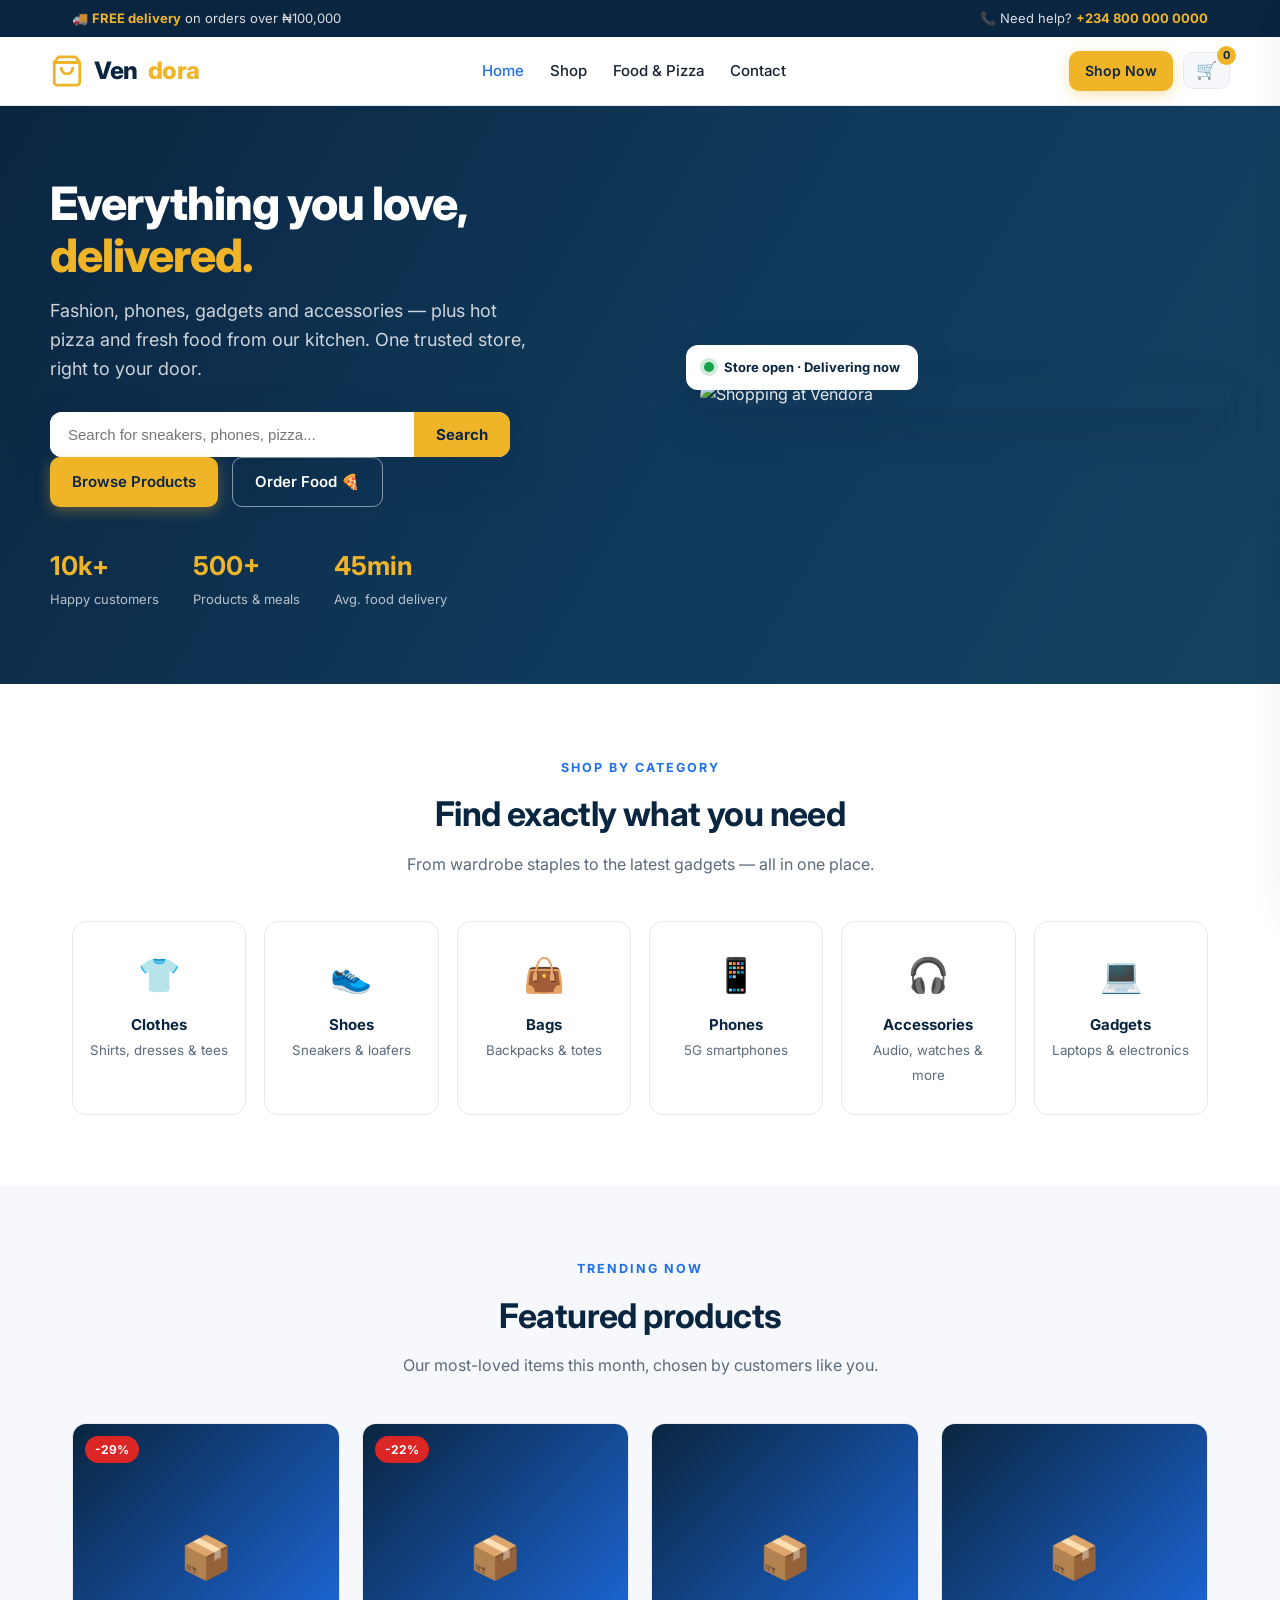
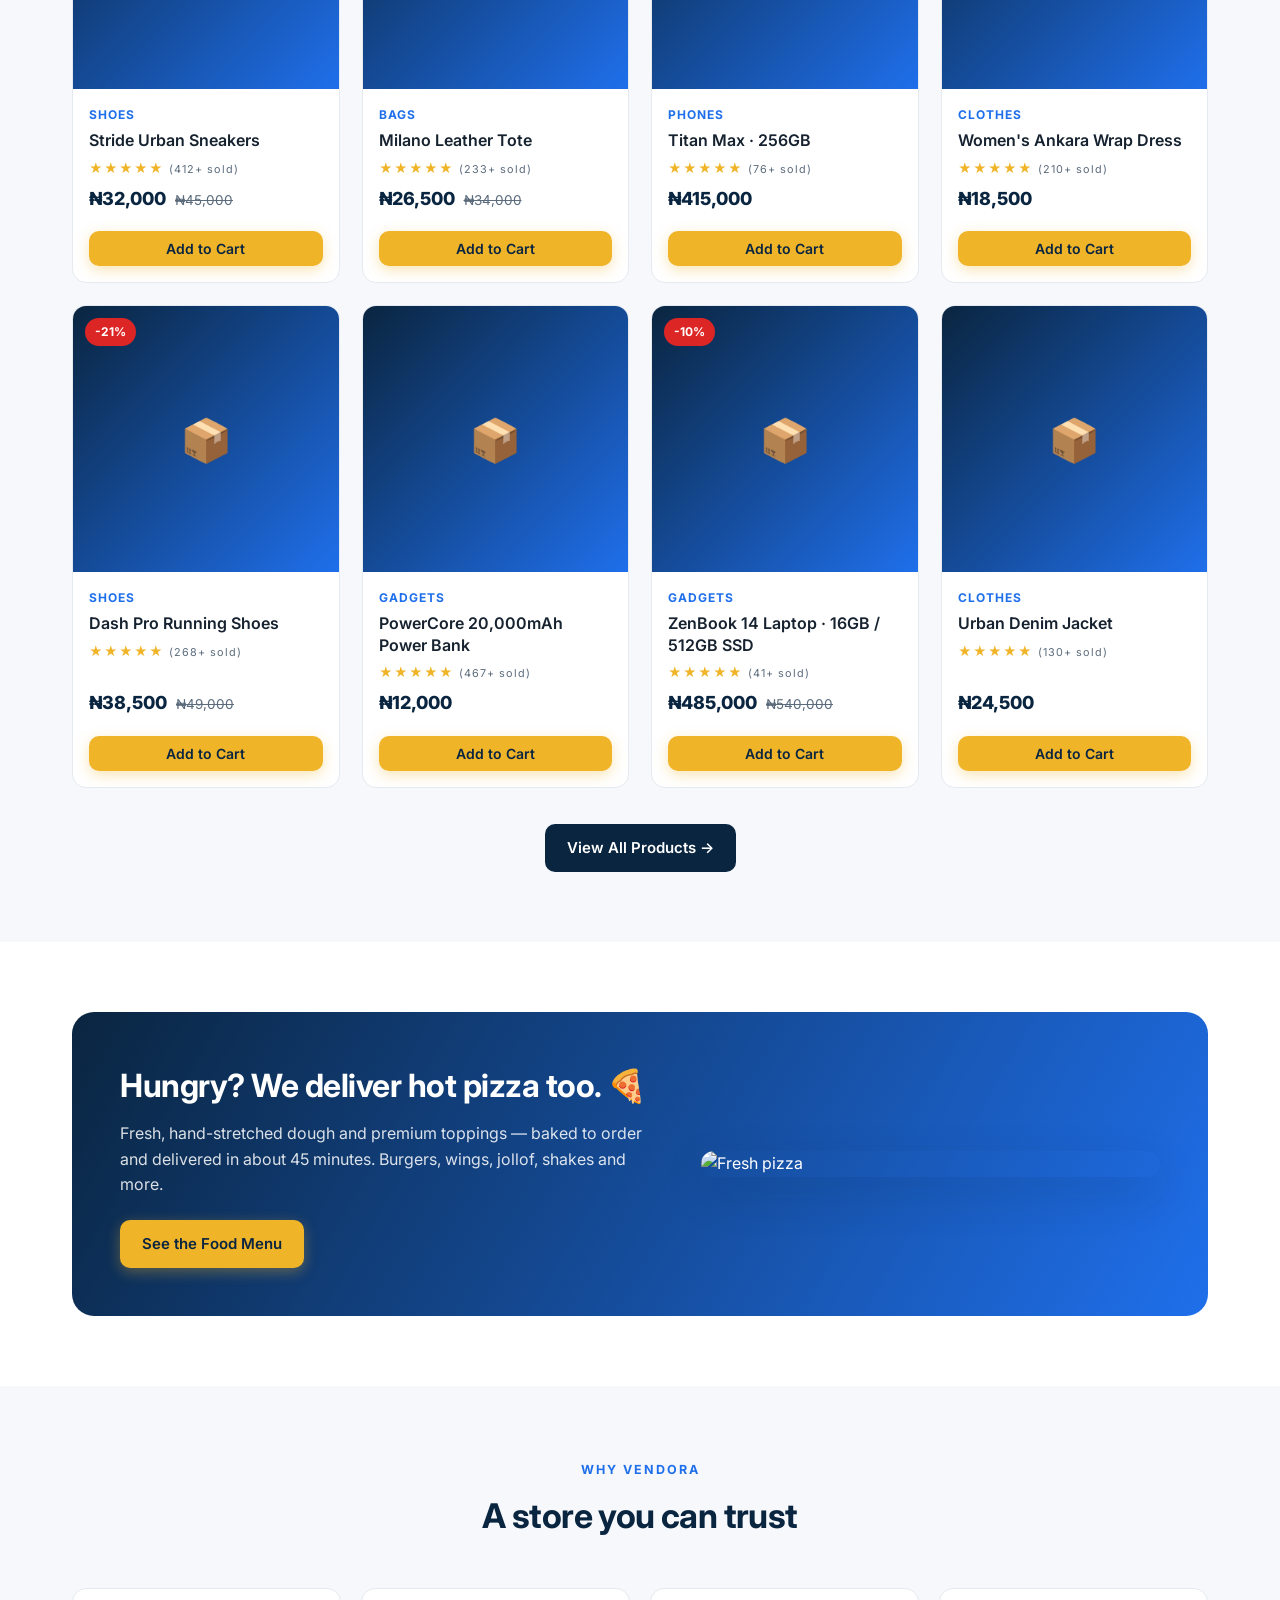
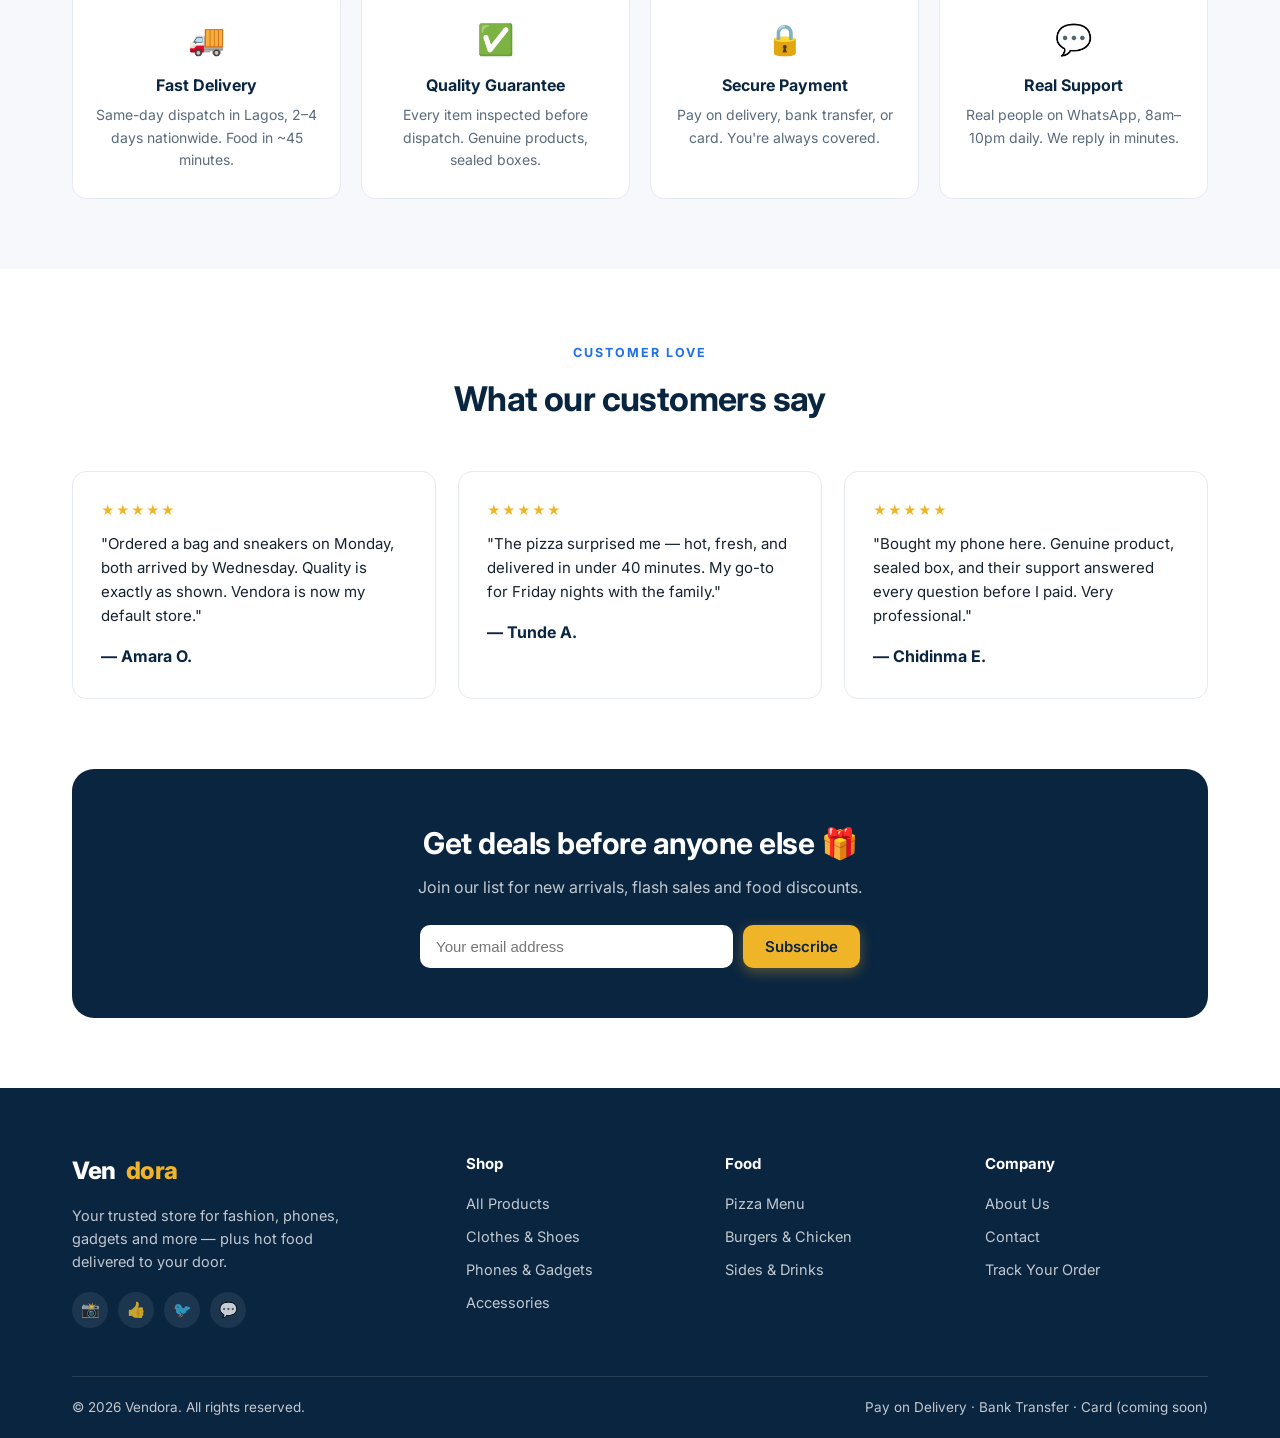
==== index.html @ 50667095 "Vendora v1.0 — professional shopping website - Home, Shop, Food & Pizza, Checkout, Contact pages - P" ====
<!DOCTYPE html>
<html lang="en">
<head>
  <meta charset="UTF-8">
  <meta name="viewport" content="width=device-width, initial-scale=1.0">
  <title>Vendora — Everything you love. Delivered.</title>
  <meta name="description" content="Vendora is your trusted store for fashion, phones, gadgets, accessories and more — plus hot pizza and food delivery. Quality products, fast delivery, secure payment.">
  <link rel="icon" href="data:image/svg+xml,%3Csvg xmlns='http://www.w3.org/2000/svg' viewBox='0 0 24 24' fill='none' stroke='%23f0b429' stroke-width='2'%3E%3Cpath d='M6 2 3 6v14a2 2 0 0 0 2 2h14a2 2 0 0 0 2-2V6l-3-4z'/%3E%3Cline x1='3' y1='6' x2='21' y2='6'/%3E%3Cpath d='M16 10a4 4 0 0 1-8 0'/%3E%3C/svg%3E">
  <link rel="preconnect" href="https://fonts.googleapis.com">
  <link rel="preconnect" href="https://fonts.gstatic.com" crossorigin>
  <link href="https://fonts.googleapis.com/css2?family=Inter:wght@400;500;600;700;800&display=swap" rel="stylesheet">
  <link rel="stylesheet" href="css/style.css">
</head>
<body>

<!-- Top strip -->
<div class="topstrip">
  <div class="container">
    <span>🚚 <strong>FREE delivery</strong> on orders over ₦100,000</span>
    <span>📞 Need help? <strong id="topPhone">+234 800 000 0000</strong></span>
  </div>
</div>

<!-- Header -->
<header class="site">
  <div class="container nav">
    <a class="brand" href="index.html">
      <svg viewBox="0 0 24 24" fill="none" stroke="#f0b429" stroke-width="2" stroke-linecap="round" stroke-linejoin="round"><path d="M6 2 3 6v14a2 2 0 0 0 2 2h14a2 2 0 0 0 2-2V6l-3-4z"/><line x1="3" y1="6" x2="21" y2="6"/><path d="M16 10a4 4 0 0 1-8 0"/></svg>
      Ven<span>dora</span>
    </a>
    <nav class="nav-links" id="navLinks">
      <a href="index.html" class="active">Home</a>
      <a href="shop.html">Shop</a>
      <a href="food.html">Food & Pizza</a>
      <a href="contact.html">Contact</a>
    </nav>
    <div class="nav-actions">
      <a class="btn btn-gold btn-sm" href="shop.html">Shop Now</a>
      <button class="icon-btn" onclick="openCart()" aria-label="Open cart">🛒<span class="cart-count">0</span></button>
      <button class="icon-btn menu-toggle" onclick="toggleMenu()" aria-label="Menu">☰</button>
    </div>
  </div>
</header>

<!-- Hero -->
<section class="hero">
  <div class="container hero-inner">
    <div>
      <h1>Everything you love, <em>delivered.</em></h1>
      <p class="lead">Fashion, phones, gadgets and accessories — plus hot pizza and fresh food from our kitchen. One trusted store, right to your door.</p>
      <form class="hero-search" onsubmit="heroSearch(event)">
        <input id="heroQuery" type="text" placeholder="Search for sneakers, phones, pizza...">
        <button type="submit">Search</button>
      </form>
      <div class="hero-cta">
        <a class="btn btn-gold" href="shop.html">Browse Products</a>
        <a class="btn btn-outline" href="food.html" style="background:transparent;color:#fff;border-color:rgba(255,255,255,.5)">Order Food 🍕</a>
      </div>
      <div class="stat-strip">
        <div class="stat"><b>10k+</b><span>Happy customers</span></div>
        <div class="stat"><b>500+</b><span>Products & meals</span></div>
        <div class="stat"><b>45min</b><span>Avg. food delivery</span></div>
      </div>
    </div>
    <div class="hero-art">
      <img src="https://images.unsplash.com/photo-1483985988355-763728e1935b?w=700&q=80" alt="Shopping at Vendora">
      <div class="hero-badge"><span class="dot"></span> Store open · Delivering now</div>
    </div>
  </div>
</section>

<!-- Categories -->
<section class="section">
  <div class="container">
    <div class="section-head">
      <span class="kicker">Shop by Category</span>
      <h2>Find exactly what you need</h2>
      <p>From wardrobe staples to the latest gadgets — all in one place.</p>
    </div>
    <div class="cat-grid">
      <a class="cat-tile" href="shop.html"><span class="emoji">👕</span><b>Clothes</b><small>Shirts, dresses & tees</small></a>
      <a class="cat-tile" href="shop.html"><span class="emoji">👟</span><b>Shoes</b><small>Sneakers & loafers</small></a>
      <a class="cat-tile" href="shop.html"><span class="emoji">👜</span><b>Bags</b><small>Backpacks & totes</small></a>
      <a class="cat-tile" href="shop.html"><span class="emoji">📱</span><b>Phones</b><small>5G smartphones</small></a>
      <a class="cat-tile" href="shop.html"><span class="emoji">🎧</span><b>Accessories</b><small>Audio, watches & more</small></a>
      <a class="cat-tile" href="shop.html"><span class="emoji">💻</span><b>Gadgets</b><small>Laptops & electronics</small></a>
    </div>
  </div>
</section>

<!-- Featured products -->
<section class="section alt">
  <div class="container">
    <div class="section-head">
      <span class="kicker">Trending Now</span>
      <h2>Featured products</h2>
      <p>Our most-loved items this month, chosen by customers like you.</p>
    </div>
    <div class="grid" id="featuredGrid"></div>
    <div style="text-align:center;margin-top:36px">
      <a class="btn btn-navy" href="shop.html">View All Products →</a>
    </div>
  </div>
</section>

<!-- Food banner -->
<section class="section">
  <div class="container">
    <div class="food-banner">
      <div>
        <h2>Hungry? We deliver hot pizza too. 🍕</h2>
        <p>Fresh, hand-stretched dough and premium toppings — baked to order and delivered in about 45 minutes. Burgers, wings, jollof, shakes and more.</p>
        <a class="btn btn-gold" href="food.html">See the Food Menu</a>
      </div>
      <img src="https://images.unsplash.com/photo-1513104890138-7c749659a591?w=500&q=80" alt="Fresh pizza">
    </div>
  </div>
</section>

<!-- Benefits -->
<section class="section alt">
  <div class="container">
    <div class="section-head">
      <span class="kicker">Why Vendora</span>
      <h2>A store you can trust</h2>
    </div>
    <div class="benefits">
      <div class="benefit"><span class="ico">🚚</span><h3>Fast Delivery</h3><p>Same-day dispatch in Lagos, 2–4 days nationwide. Food in ~45 minutes.</p></div>
      <div class="benefit"><span class="ico">✅</span><h3>Quality Guarantee</h3><p>Every item inspected before dispatch. Genuine products, sealed boxes.</p></div>
      <div class="benefit"><span class="ico">🔒</span><h3>Secure Payment</h3><p>Pay on delivery, bank transfer, or card. You're always covered.</p></div>
      <div class="benefit"><span class="ico">💬</span><h3>Real Support</h3><p>Real people on WhatsApp, 8am–10pm daily. We reply in minutes.</p></div>
    </div>
  </div>
</section>

<!-- Testimonials -->
<section class="section">
  <div class="container">
    <div class="section-head">
      <span class="kicker">Customer Love</span>
      <h2>What our customers say</h2>
    </div>
    <div class="testi-grid" id="testiGrid"></div>
  </div>
</section>

<!-- Newsletter -->
<section class="section" style="padding-top:0">
  <div class="container">
    <div class="newsletter">
      <h2>Get deals before anyone else 🎁</h2>
      <p>Join our list for new arrivals, flash sales and food discounts.</p>
      <form onsubmit="event.preventDefault();showToast('You are on the list! Watch your inbox 🎉');this.reset()">
        <input type="email" required placeholder="Your email address">
        <button class="btn btn-gold" type="submit">Subscribe</button>
      </form>
    </div>
  </div>
</section>

<!-- Footer -->
<footer class="site">
  <div class="container">
    <div class="footer-grid">
      <div>
        <a class="brand" href="index.html">Ven<span>dora</span></a>
        <p style="margin-top:14px;font-size:14.5px;max-width:300px">Your trusted store for fashion, phones, gadgets and more — plus hot food delivered to your door.</p>
        <div class="socials">
          <a href="#" aria-label="Instagram">📸</a>
          <a href="#" aria-label="Facebook">👍</a>
          <a href="#" aria-label="Twitter">🐦</a>
          <a href="#" aria-label="WhatsApp">💬</a>
        </div>
      </div>
      <div>
        <h4>Shop</h4>
        <ul>
          <li><a href="shop.html">All Products</a></li>
          <li><a href="shop.html">Clothes & Shoes</a></li>
          <li><a href="shop.html">Phones & Gadgets</a></li>
          <li><a href="shop.html">Accessories</a></li>
        </ul>
      </div>
      <div>
        <h4>Food</h4>
        <ul>
          <li><a href="food.html">Pizza Menu</a></li>
          <li><a href="food.html">Burgers & Chicken</a></li>
          <li><a href="food.html">Sides & Drinks</a></li>
        </ul>
      </div>
      <div>
        <h4>Company</h4>
        <ul>
          <li><a href="contact.html">About Us</a></li>
          <li><a href="contact.html">Contact</a></li>
          <li><a href="checkout.html">Track Your Order</a></li>
        </ul>
      </div>
    </div>
    <div class="footer-bottom">
      <span>© <span id="year"></span> Vendora. All rights reserved.</span>
      <span>Pay on Delivery · Bank Transfer · Card (coming soon)</span>
    </div>
  </div>
</footer>

<!-- Cart drawer -->
<div class="overlay" id="cartOverlay" onclick="closeCart()"></div>
<aside class="drawer" id="cartDrawer" aria-label="Shopping cart">
  <div class="drawer-head">
    <h3>🛒 Your Cart</h3>
    <button class="drawer-close" onclick="closeCart()" aria-label="Close cart">×</button>
  </div>
  <div class="drawer-items" id="drawerItems"></div>
  <div class="drawer-foot">
    <div class="subtotal-row"><span>Subtotal</span><b id="drawerSubtotal">₦0</b></div>
    <div class="foot-note" id="deliveryNote"></div>
    <a class="btn btn-gold btn-block" id="drawerCheckout" href="checkout.html">Checkout →</a>
  </div>
</aside>

<script src="js/config.js"></script>
<script src="js/data.js"></script>
<script src="js/app.js"></script>
<script>
  document.getElementById("year").textContent = new Date().getFullYear();
  document.getElementById("topPhone").textContent = STORE.phoneDisplay;
  document.getElementById("featuredGrid").innerHTML =
    [...PRODUCTS].sort((a, b) => b.rating - a.rating).slice(0, 8).map(productCard).join("");
  document.getElementById("testiGrid").innerHTML = TESTIMONIALS.map(t => `
    <div class="testi">
      <div class="stars">${"★".repeat(t.stars)}</div>
      <p>"${t.text}"</p>
      <b>— ${t.name}</b>
    </div>`).join("");
  updateCartUI();
</script>
</body>
</html>
---- css/style.css ----
/* ============================================================
   VENDORA — Stylesheet
   Palette: Deep Navy #0A2540 · Gold #F0B429 · Blue #1F6FEB
   ============================================================ */
:root {
  --navy: #0a2540;
  --navy-2: #103a5c;
  --gold: #f0b429;
  --gold-dark: #d99a12;
  --blue: #1f6feb;
  --ink: #16222f;
  --muted: #5b6b7c;
  --bg: #ffffff;
  --surface: #f6f8fb;
  --line: #e5eaf0;
  --green: #16a34a;
  --red: #dc2626;
  --radius: 14px;
  --shadow: 0 6px 24px rgba(10, 37, 64, 0.08);
  --shadow-lg: 0 16px 44px rgba(10, 37, 64, 0.16);
}

* { margin: 0; padding: 0; box-sizing: border-box; }

html { scroll-behavior: smooth; }

body {
  font-family: "Inter", -apple-system, BlinkMacSystemFont, "Segoe UI", Roboto, sans-serif;
  color: var(--ink);
  background: var(--bg);
  line-height: 1.6;
}

img { max-width: 100%; display: block; }
a { color: inherit; text-decoration: none; }
button { font-family: inherit; cursor: pointer; }

.container { max-width: 1180px; margin: 0 auto; padding: 0 22px; }

/* ---------------- Top strip ---------------- */
.topstrip {
  background: var(--navy);
  color: rgba(255, 255, 255, 0.85);
  font-size: 13px;
  padding: 8px 0;
}
.topstrip .container { display: flex; justify-content: space-between; gap: 12px; flex-wrap: wrap; }
.topstrip strong { color: var(--gold); }

/* ---------------- Header ---------------- */
header.site {
  position: sticky; top: 0; z-index: 60;
  background: #fff;
  border-bottom: 1px solid var(--line);
}
.nav {
  display: flex; align-items: center; justify-content: space-between;
  gap: 18px; padding: 14px 0;
}
.brand { display: flex; align-items: center; gap: 10px; font-weight: 800; font-size: 24px; color: var(--navy); letter-spacing: -0.5px; }
.brand svg { width: 34px; height: 34px; }
.brand span { color: var(--gold); }

.nav-links { display: flex; gap: 26px; font-weight: 500; font-size: 15px; }
.nav-links a { color: var(--ink); transition: color .15s; }
.nav-links a:hover, .nav-links a.active { color: var(--blue); }

.nav-actions { display: flex; align-items: center; gap: 10px; }
.icon-btn {
  position: relative; background: var(--surface); border: 1px solid var(--line);
  border-radius: 10px; padding: 9px 12px; font-size: 17px; line-height: 1;
  transition: background .15s;
}
.icon-btn:hover { background: var(--line); }
.cart-count {
  position: absolute; top: -7px; right: -7px;
  background: var(--gold); color: var(--navy); font-size: 11px; font-weight: 700;
  min-width: 19px; height: 19px; border-radius: 999px;
  display: flex; align-items: center; justify-content: center; padding: 0 4px;
}

.menu-toggle { display: none; }

/* ---------------- Buttons ---------------- */
.btn {
  display: inline-flex; align-items: center; justify-content: center; gap: 8px;
  border: none; border-radius: 10px; font-weight: 600; font-size: 15px;
  padding: 12px 22px; transition: transform .12s, box-shadow .12s, background .15s;
}
.btn:active { transform: scale(0.97); }
.btn-gold { background: var(--gold); color: var(--navy); box-shadow: 0 4px 14px rgba(240, 180, 41, 0.35); }
.btn-gold:hover { background: var(--gold-dark); }
.btn-navy { background: var(--navy); color: #fff; }
.btn-navy:hover { background: var(--navy-2); }
.btn-blue { background: var(--blue); color: #fff; }
.btn-outline { background: #fff; color: var(--navy); border: 1.5px solid var(--navy); }
.btn-outline:hover { background: var(--surface); }
.btn-sm { padding: 9px 16px; font-size: 14px; }
.btn-block { width: 100%; }

/* ---------------- Hero ---------------- */
.hero {
  background: linear-gradient(120deg, var(--navy) 0%, var(--navy-2) 55%, #16405f 100%);
  color: #fff; overflow: hidden;
}
.hero-inner {
  display: grid; grid-template-columns: 1.15fr 1fr; gap: 40px; align-items: center;
  padding: 72px 0;
}
.hero h1 { font-size: 46px; line-height: 1.12; letter-spacing: -1px; margin-bottom: 16px; font-weight: 800; }
.hero h1 em { color: var(--gold); font-style: normal; }
.hero p.lead { font-size: 18px; color: rgba(255,255,255,0.8); margin-bottom: 28px; max-width: 480px; }
.hero-cta { display: flex; gap: 14px; flex-wrap: wrap; }
.hero .stat-strip { display: flex; gap: 34px; margin-top: 38px; flex-wrap: wrap; }
.hero .stat b { display: block; font-size: 26px; color: var(--gold); }
.hero .stat span { font-size: 13px; color: rgba(255,255,255,0.7); }

.hero-search { display: flex; margin-top: 26px; max-width: 460px; background: #fff; border-radius: 12px; overflow: hidden; box-shadow: var(--shadow-lg); }
.hero-search input { flex: 1; border: none; padding: 14px 18px; font-size: 15px; outline: none; color: var(--ink); }
.hero-search button { background: var(--gold); border: none; padding: 0 22px; font-weight: 700; color: var(--navy); font-size: 15px; }

.hero-art { position: relative; }
.hero-art img { border-radius: 20px; box-shadow: var(--shadow-lg); }
.hero-badge {
  position: absolute; bottom: 18px; left: -14px; background: #fff; color: var(--navy);
  padding: 12px 18px; border-radius: 12px; box-shadow: var(--shadow-lg);
  font-size: 13px; font-weight: 700; display: flex; gap: 10px; align-items: center;
}
.hero-badge .dot { width: 10px; height: 10px; background: var(--green); border-radius: 50%; box-shadow: 0 0 0 4px rgba(22,163,74,.2); }

/* ---------------- Sections ---------------- */
.section { padding: 70px 0; }
.section.alt { background: var(--surface); }
.section-head { text-align: center; max-width: 620px; margin: 0 auto 44px; }
.section-head .kicker { color: var(--blue); font-weight: 700; text-transform: uppercase; letter-spacing: 2px; font-size: 12.5px; }
.section-head h2 { font-size: 34px; letter-spacing: -0.6px; color: var(--navy); margin: 8px 0 10px; }
.section-head p { color: var(--muted); }

/* Category tiles */
.cat-grid { display: grid; grid-template-columns: repeat(auto-fit, minmax(160px, 1fr)); gap: 18px; }
.cat-tile {
  background: #fff; border: 1px solid var(--line); border-radius: var(--radius);
  padding: 26px 16px; text-align: center; transition: transform .15s, box-shadow .15s;
}
.cat-tile:hover { transform: translateY(-4px); box-shadow: var(--shadow); }
.cat-tile .emoji { font-size: 34px; }
.cat-tile b { display: block; margin-top: 10px; color: var(--navy); font-size: 15px; }
.cat-tile small { color: var(--muted); }

/* Product cards */
.grid { display: grid; grid-template-columns: repeat(auto-fill, minmax(250px, 1fr)); gap: 22px; }
.card {
  background: #fff; border: 1px solid var(--line); border-radius: var(--radius);
  overflow: hidden; transition: transform .15s, box-shadow .15s;
  display: flex; flex-direction: column;
}
.card:hover { transform: translateY(-4px); box-shadow: var(--shadow); }
.card-media { position: relative; aspect-ratio: 1; background: var(--surface); overflow: hidden; }
.card-media img { width: 100%; height: 100%; object-fit: cover; transition: transform .3s; }
.card:hover .card-media img { transform: scale(1.05); }
.card-media .ph {
  width: 100%; height: 100%; display: flex; align-items: center; justify-content: center;
  font-size: 42px; background: linear-gradient(135deg, var(--navy) 0%, var(--blue) 100%); color: #fff;
}
.badge {
  position: absolute; top: 12px; left: 12px; background: var(--red); color: #fff;
  font-size: 12px; font-weight: 700; padding: 4px 10px; border-radius: 999px;
}
.badge.new { background: var(--blue); }
.card-body { padding: 16px; display: flex; flex-direction: column; gap: 6px; flex: 1; }
.card-cat { font-size: 12px; text-transform: uppercase; letter-spacing: 1px; color: var(--blue); font-weight: 700; }
.card-title { font-size: 16px; font-weight: 600; color: var(--ink); line-height: 1.35; }
.stars { color: var(--gold); font-size: 13px; letter-spacing: 1px; }
.stars small { color: var(--muted); margin-left: 5px; }
.price-row { display: flex; align-items: baseline; gap: 9px; margin-top: auto; }
.price { font-size: 18px; font-weight: 800; color: var(--navy); }
.price-old { font-size: 13.5px; color: var(--muted); text-decoration: line-through; }
.card .btn { margin-top: 12px; }

/* Food cards */
.food-grid { display: grid; grid-template-columns: repeat(auto-fill, minmax(260px, 1fr)); gap: 22px; }
.food-card { background: #fff; border: 1px solid var(--line); border-radius: var(--radius); overflow: hidden; display: flex; flex-direction: column; transition: transform .15s, box-shadow .15s; }
.food-card:hover { transform: translateY(-4px); box-shadow: var(--shadow); }
.food-media { aspect-ratio: 16/10; overflow: hidden; background: var(--surface); }
.food-media img { width: 100%; height: 100%; object-fit: cover; }
.food-body { padding: 16px; display: flex; flex-direction: column; gap: 6px; flex: 1; }
.food-body h3 { font-size: 17px; color: var(--navy); }
.food-body p { font-size: 14px; color: var(--muted); flex: 1; }
.food-row { display: flex; align-items: center; justify-content: space-between; margin-top: 8px; gap: 10px; }

/* Chips (food categories / filters) */
.chips { display: flex; flex-wrap: wrap; gap: 10px; justify-content: center; margin-bottom: 34px; }
.chip {
  border: 1.5px solid var(--line); background: #fff; color: var(--ink);
  padding: 8px 18px; border-radius: 999px; font-size: 14px; font-weight: 600; transition: all .15s;
}
.chip:hover { border-color: var(--gold); }
.chip.active { background: var(--navy); color: #fff; border-color: var(--navy); }

/* Toolbar (shop) */
.toolbar { display: flex; gap: 12px; flex-wrap: wrap; align-items: center; justify-content: space-between; margin-bottom: 28px; }
.search-box { flex: 1; min-width: 220px; max-width: 380px; position: relative; }
.search-box input {
  width: 100%; padding: 11px 14px 11px 40px; border: 1.5px solid var(--line);
  border-radius: 10px; font-size: 14.5px; outline: none; transition: border-color .15s;
}
.search-box input:focus { border-color: var(--blue); }
.search-box::before { content: "🔍"; position: absolute; left: 13px; top: 50%; transform: translateY(-50%); font-size: 14px; }
.toolbar select { padding: 11px 14px; border: 1.5px solid var(--line); border-radius: 10px; font-size: 14.5px; background: #fff; color: var(--ink); }

/* Benefits */
.benefits { display: grid; grid-template-columns: repeat(auto-fit, minmax(210px, 1fr)); gap: 20px; }
.benefit { background: #fff; border: 1px solid var(--line); border-radius: var(--radius); padding: 26px 20px; text-align: center; }
.benefit .ico { font-size: 30px; }
.benefit h3 { font-size: 16px; color: var(--navy); margin: 10px 0 6px; }
.benefit p { font-size: 14px; color: var(--muted); }

/* Food banner */
.food-banner {
  background: linear-gradient(120deg, var(--navy), var(--blue));
  border-radius: 22px; color: #fff; overflow: hidden;
  display: grid; grid-template-columns: 1.2fr 1fr; align-items: center; gap: 30px; padding: 48px;
}
.food-banner h2 { font-size: 32px; letter-spacing: -0.5px; margin-bottom: 10px; }
.food-banner p { color: rgba(255,255,255,0.85); margin-bottom: 22px; }
.food-banner img { border-radius: 16px; box-shadow: var(--shadow-lg); }

/* Testimonials */
.testi-grid { display: grid; grid-template-columns: repeat(auto-fit, minmax(280px, 1fr)); gap: 22px; }
.testi { background: #fff; border: 1px solid var(--line); border-radius: var(--radius); padding: 28px; }
.testi .stars { margin-bottom: 12px; }
.testi p { color: var(--ink); font-size: 15px; margin-bottom: 16px; }
.testi b { color: var(--navy); }

/* Newsletter */
.newsletter { background: var(--navy); border-radius: 22px; padding: 50px; text-align: center; color: #fff; }
.newsletter h2 { font-size: 30px; letter-spacing: -0.5px; margin-bottom: 8px; }
.newsletter p { color: rgba(255,255,255,0.75); margin-bottom: 24px; }
.newsletter form { display: flex; gap: 10px; max-width: 440px; margin: 0 auto; flex-wrap: wrap; justify-content: center; }
.newsletter input { flex: 1; min-width: 220px; padding: 13px 16px; border-radius: 10px; border: none; font-size: 15px; outline: none; }

/* ---------------- Cart drawer ---------------- */
.overlay { position: fixed; inset: 0; background: rgba(10, 20, 32, 0.5); opacity: 0; pointer-events: none; transition: opacity .25s; z-index: 90; }
.overlay.show { opacity: 1; pointer-events: auto; }
.drawer {
  position: fixed; top: 0; right: -420px; width: 400px; max-width: 94vw; height: 100%;
  background: #fff; z-index: 100; transition: right .3s ease; display: flex; flex-direction: column;
  box-shadow: var(--shadow-lg);
}
.drawer.show { right: 0; }
.drawer-head { display: flex; justify-content: space-between; align-items: center; padding: 20px 22px; border-bottom: 1px solid var(--line); }
.drawer-head h3 { color: var(--navy); font-size: 19px; }
.drawer-close { background: none; border: none; font-size: 24px; color: var(--muted); }
.drawer-items { flex: 1; overflow-y: auto; padding: 18px 22px; }
.cart-item { display: grid; grid-template-columns: 64px 1fr auto; gap: 12px; align-items: center; padding: 12px 0; border-bottom: 1px solid var(--line); }
.cart-item img, .cart-item .ph-sm { width: 64px; height: 64px; border-radius: 10px; object-fit: cover; background: var(--surface); }
.cart-item .ph-sm { display: flex; align-items: center; justify-content: center; font-size: 22px; background: linear-gradient(135deg, var(--navy), var(--blue)); color: #fff; }
.cart-item h4 { font-size: 14px; color: var(--ink); line-height: 1.3; }
.cart-item .ci-price { font-size: 13.5px; color: var(--muted); }
.qty { display: inline-flex; align-items: center; border: 1px solid var(--line); border-radius: 8px; overflow: hidden; }
.qty button { background: #fff; border: none; width: 26px; height: 26px; font-size: 15px; font-weight: 700; color: var(--navy); }
.qty button:hover { background: var(--surface); }
.qty span { min-width: 30px; text-align: center; font-size: 14px; font-weight: 600; }
.ci-remove { background: none; border: none; color: var(--red); font-size: 13px; margin-top: 6px; padding: 0; }
.cart-empty { text-align: center; padding: 60px 20px; color: var(--muted); }
.cart-empty .big { font-size: 44px; margin-bottom: 12px; }
.drawer-foot { border-top: 1px solid var(--line); padding: 18px 22px; }
.subtotal-row { display: flex; justify-content: space-between; font-size: 15px; margin-bottom: 6px; }
.subtotal-row b { font-size: 18px; color: var(--navy); }
.foot-note { font-size: 12.5px; color: var(--green); margin-bottom: 14px; }

/* ---------------- Checkout ---------------- */
.checkout-grid { display: grid; grid-template-columns: 1.3fr 1fr; gap: 34px; align-items: start; }
.panel { background: #fff; border: 1px solid var(--line); border-radius: var(--radius); padding: 30px; }
.panel h3 { color: var(--navy); margin-bottom: 18px; font-size: 19px; }
.form-grid { display: grid; grid-template-columns: 1fr 1fr; gap: 16px; }
.form-grid .full { grid-column: 1 / -1; }
.field label { display: block; font-size: 13.5px; font-weight: 600; color: var(--ink); margin-bottom: 6px; }
.field input, .field select, .field textarea {
  width: 100%; padding: 11px 13px; border: 1.5px solid var(--line); border-radius: 10px;
  font-size: 14.5px; font-family: inherit; outline: none; transition: border-color .15s;
}
.field input:focus, .field select:focus, .field textarea:focus { border-color: var(--blue); }
.radio-row { display: flex; flex-direction: column; gap: 10px; }
.radio-opt { display: flex; gap: 10px; align-items: flex-start; border: 1.5px solid var(--line); border-radius: 10px; padding: 13px 15px; cursor: pointer; transition: border-color .15s; }
.radio-opt:has(input:checked) { border-color: var(--blue); background: #f2f7ff; }
.radio-opt input { margin-top: 4px; accent-color: var(--blue); }
.radio-opt b { font-size: 14.5px; color: var(--navy); display: block; }
.radio-opt small { color: var(--muted); font-size: 13px; }
.summary-line { display: flex; justify-content: space-between; font-size: 14.5px; padding: 7px 0; color: var(--ink); }
.summary-total { border-top: 1px solid var(--line); margin-top: 10px; padding-top: 14px; font-weight: 800; font-size: 18px; color: var(--navy); }
.success-box { text-align: center; padding: 60px 20px; }
.success-box .big { font-size: 60px; margin-bottom: 16px; }
.success-box h2 { color: var(--navy); margin-bottom: 10px; }
.success-box p { color: var(--muted); margin-bottom: 22px; }

/* ---------------- Contact ---------------- */
.contact-grid { display: grid; grid-template-columns: 1fr 1.2fr; gap: 34px; align-items: start; }
.info-card { background: #fff; border: 1px solid var(--line); border-radius: var(--radius); padding: 26px; margin-bottom: 18px; display: flex; gap: 16px; }
.info-card .ico { font-size: 26px; }
.info-card h3 { font-size: 16px; color: var(--navy); margin-bottom: 4px; }
.info-card p, .info-card a { font-size: 14.5px; color: var(--muted); }
.info-card a { color: var(--blue); font-weight: 600; }

/* ---------------- Footer ---------------- */
footer.site { background: var(--navy); color: rgba(255,255,255,0.75); padding: 64px 0 0; }
.footer-grid { display: grid; grid-template-columns: 1.6fr 1fr 1fr 1fr; gap: 36px; padding-bottom: 48px; }
footer .brand { color: #fff; }
footer h4 { color: #fff; font-size: 15px; margin-bottom: 16px; }
footer ul { list-style: none; }
footer li { margin-bottom: 10px; font-size: 14.5px; }
footer li a:hover { color: var(--gold); }
.socials { display: flex; gap: 10px; margin-top: 18px; }
.socials a { width: 36px; height: 36px; border-radius: 50%; background: rgba(255,255,255,0.08); display: flex; align-items: center; justify-content: center; font-size: 15px; }
.socials a:hover { background: var(--gold); color: var(--navy); }
.footer-bottom { border-top: 1px solid rgba(255,255,255,0.12); padding: 20px 0; font-size: 13.5px; display: flex; justify-content: space-between; gap: 10px; flex-wrap: wrap; }

/* ---------------- Toast ---------------- */
.toast {
  position: fixed; bottom: 24px; left: 50%; transform: translateX(-50%) translateY(80px);
  background: var(--navy); color: #fff; padding: 13px 22px; border-radius: 12px;
  font-size: 14.5px; font-weight: 600; box-shadow: var(--shadow-lg); z-index: 200;
  transition: transform .3s ease; display: flex; align-items: center; gap: 10px;
}
.toast.show { transform: translateX(-50%) translateY(0); }
.toast .tick { color: var(--gold); }

/* ---------------- Responsive ---------------- */
@media (max-width: 960px) {
  .hero-inner { grid-template-columns: 1fr; padding: 52px 0; }
  .hero h1 { font-size: 36px; }
  .hero-art { display: none; }
  .checkout-grid, .contact-grid { grid-template-columns: 1fr; }
  .footer-grid { grid-template-columns: 1fr 1fr; }
  .food-banner { grid-template-columns: 1fr; padding: 34px; }
  .food-banner img { display: none; }
}
@media (max-width: 720px) {
  .nav-links {
    display: none; position: absolute; top: 100%; left: 0; right: 0;
    background: #fff; border-bottom: 1px solid var(--line); flex-direction: column;
    gap: 0; padding: 10px 22px 16px; box-shadow: var(--shadow);
  }
  .nav-links.open { display: flex; }
  .nav-links a { padding: 10px 0; border-bottom: 1px solid var(--surface); }
  .menu-toggle { display: block; }
  .form-grid { grid-template-columns: 1fr; }
  .footer-grid { grid-template-columns: 1fr; }
  .section { padding: 50px 0; }
}
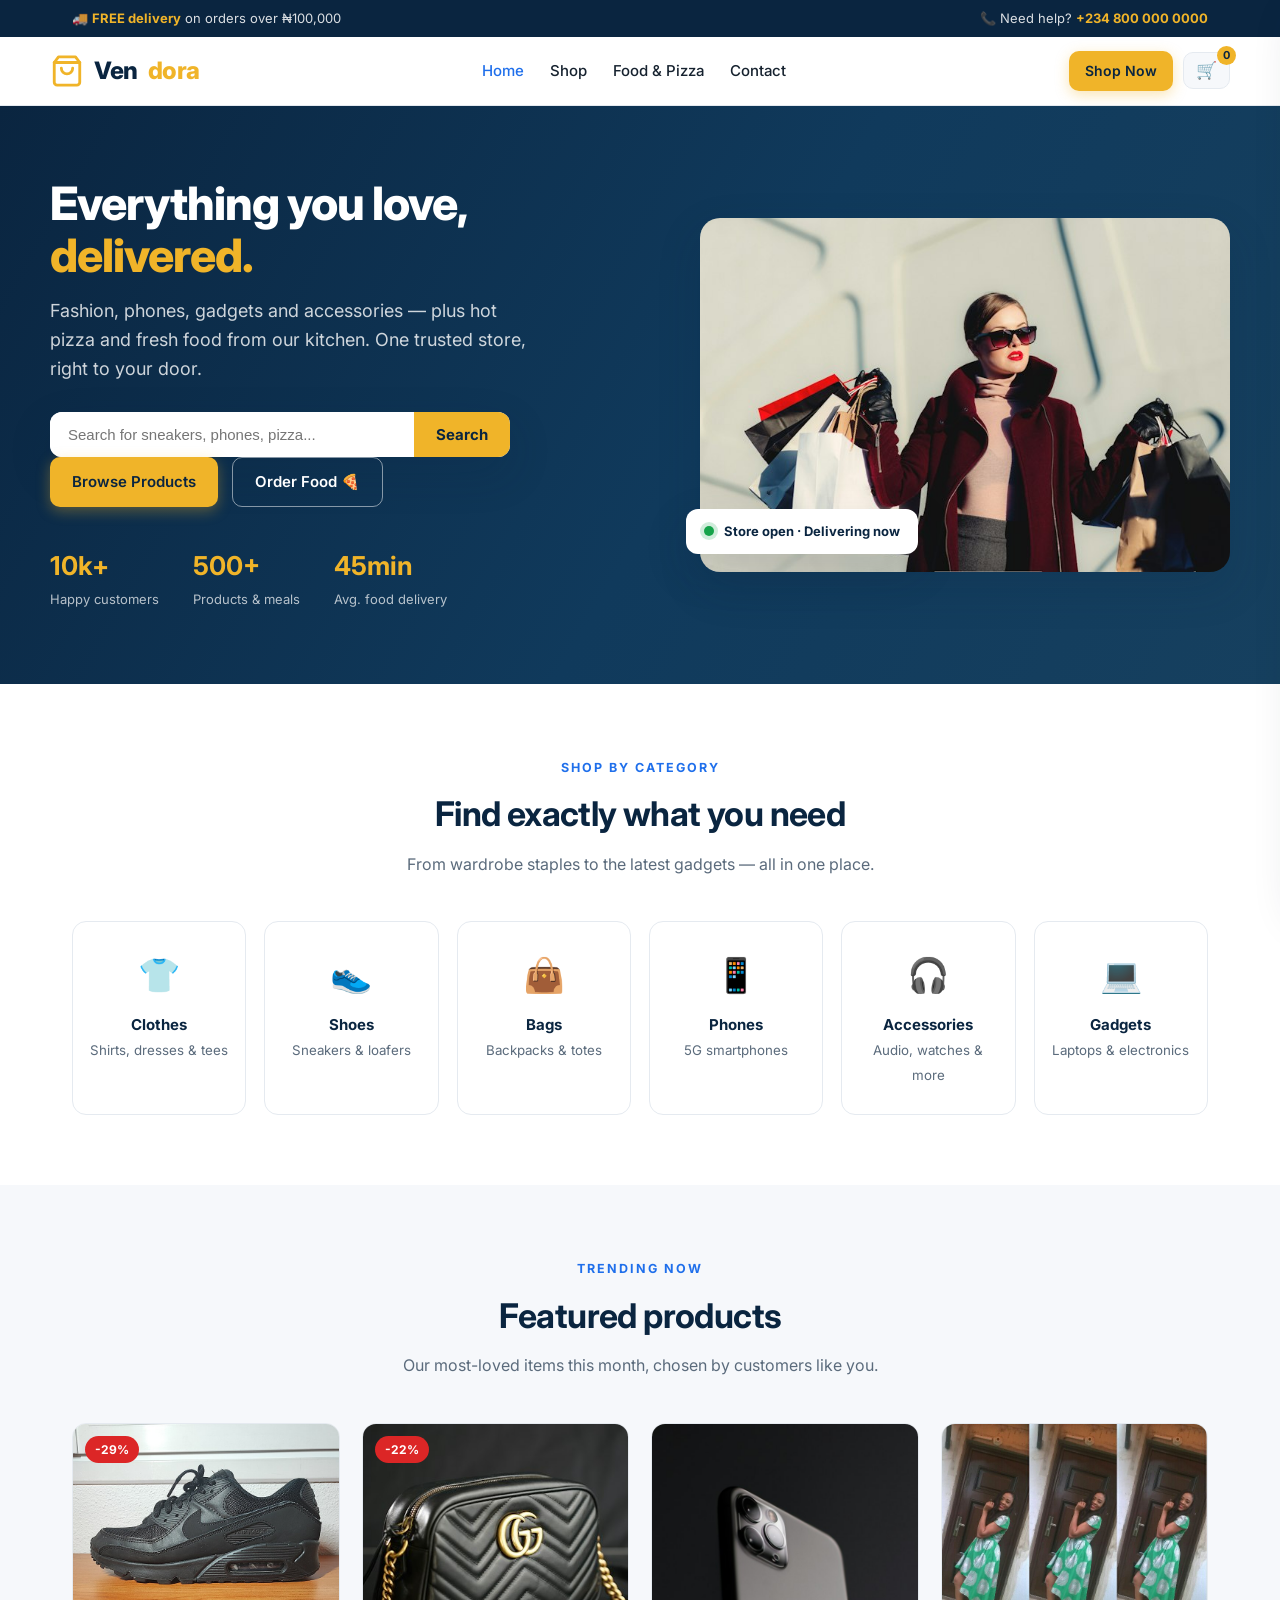
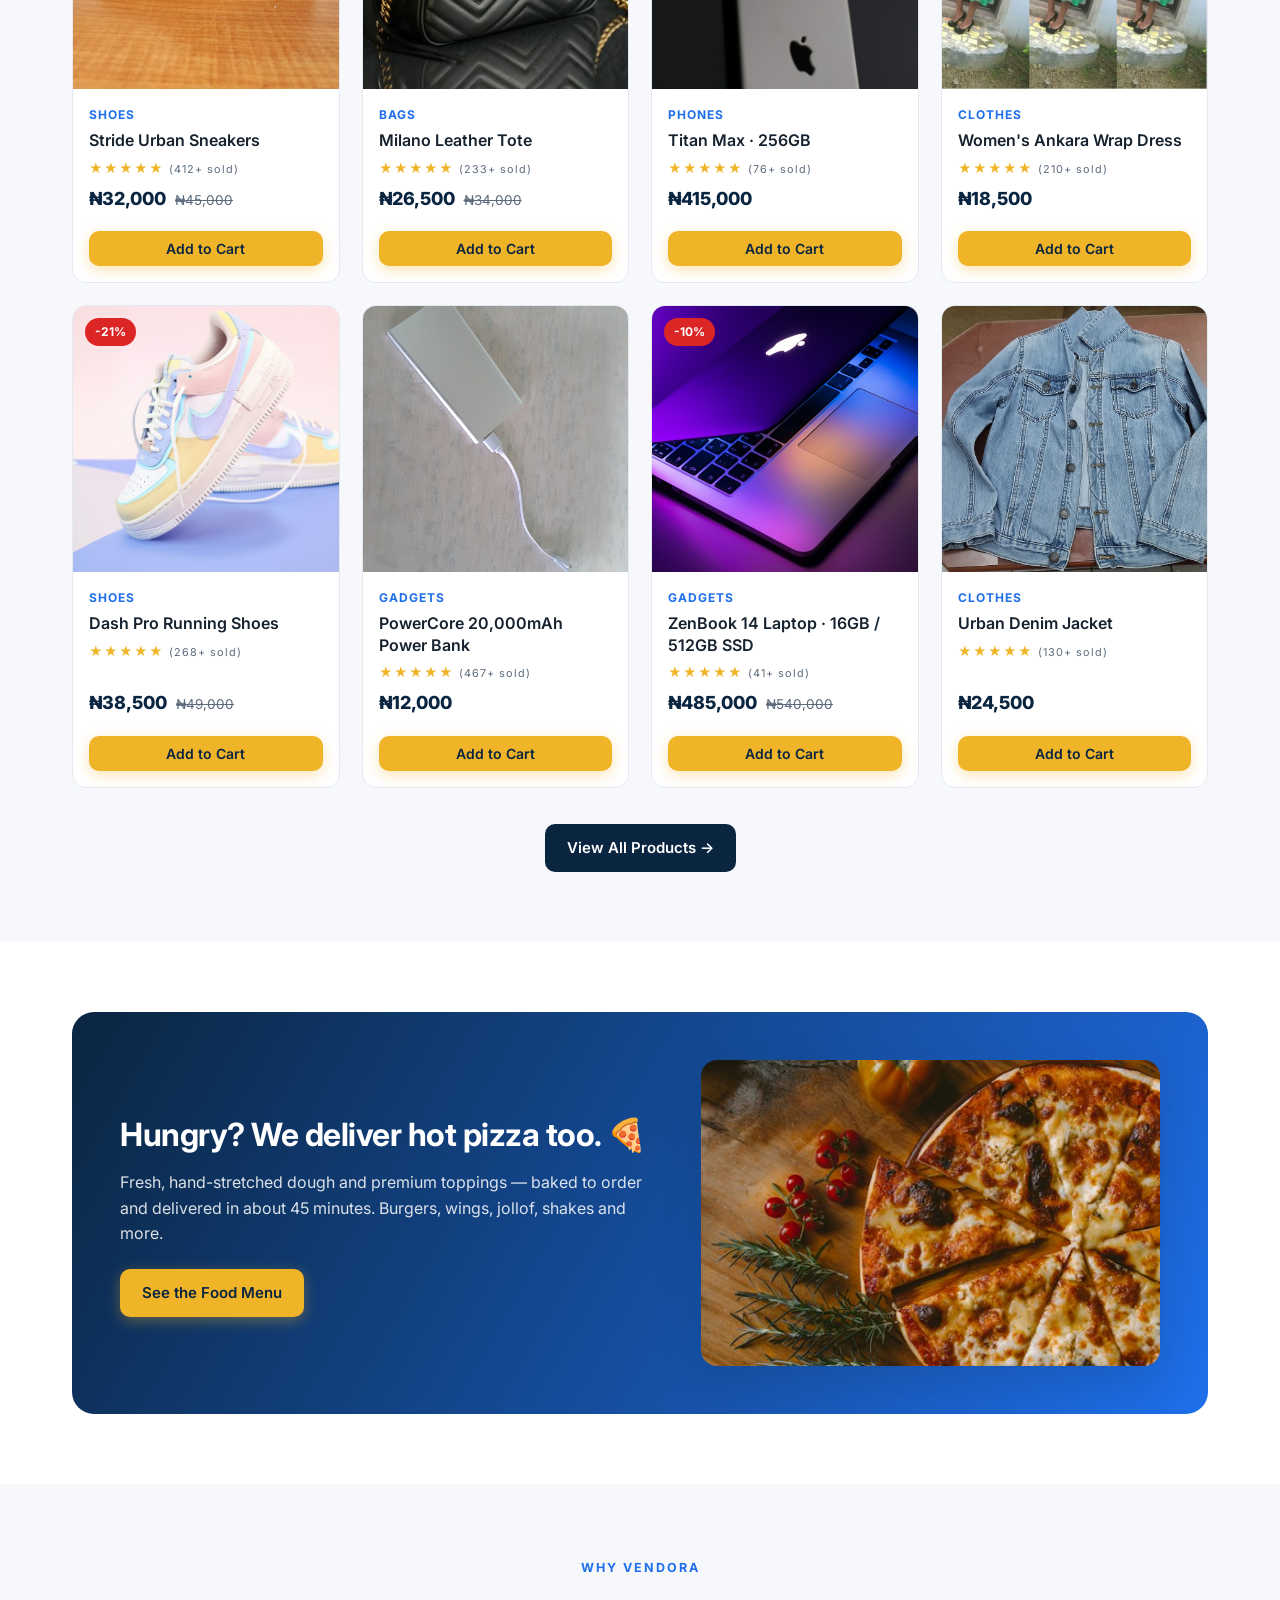
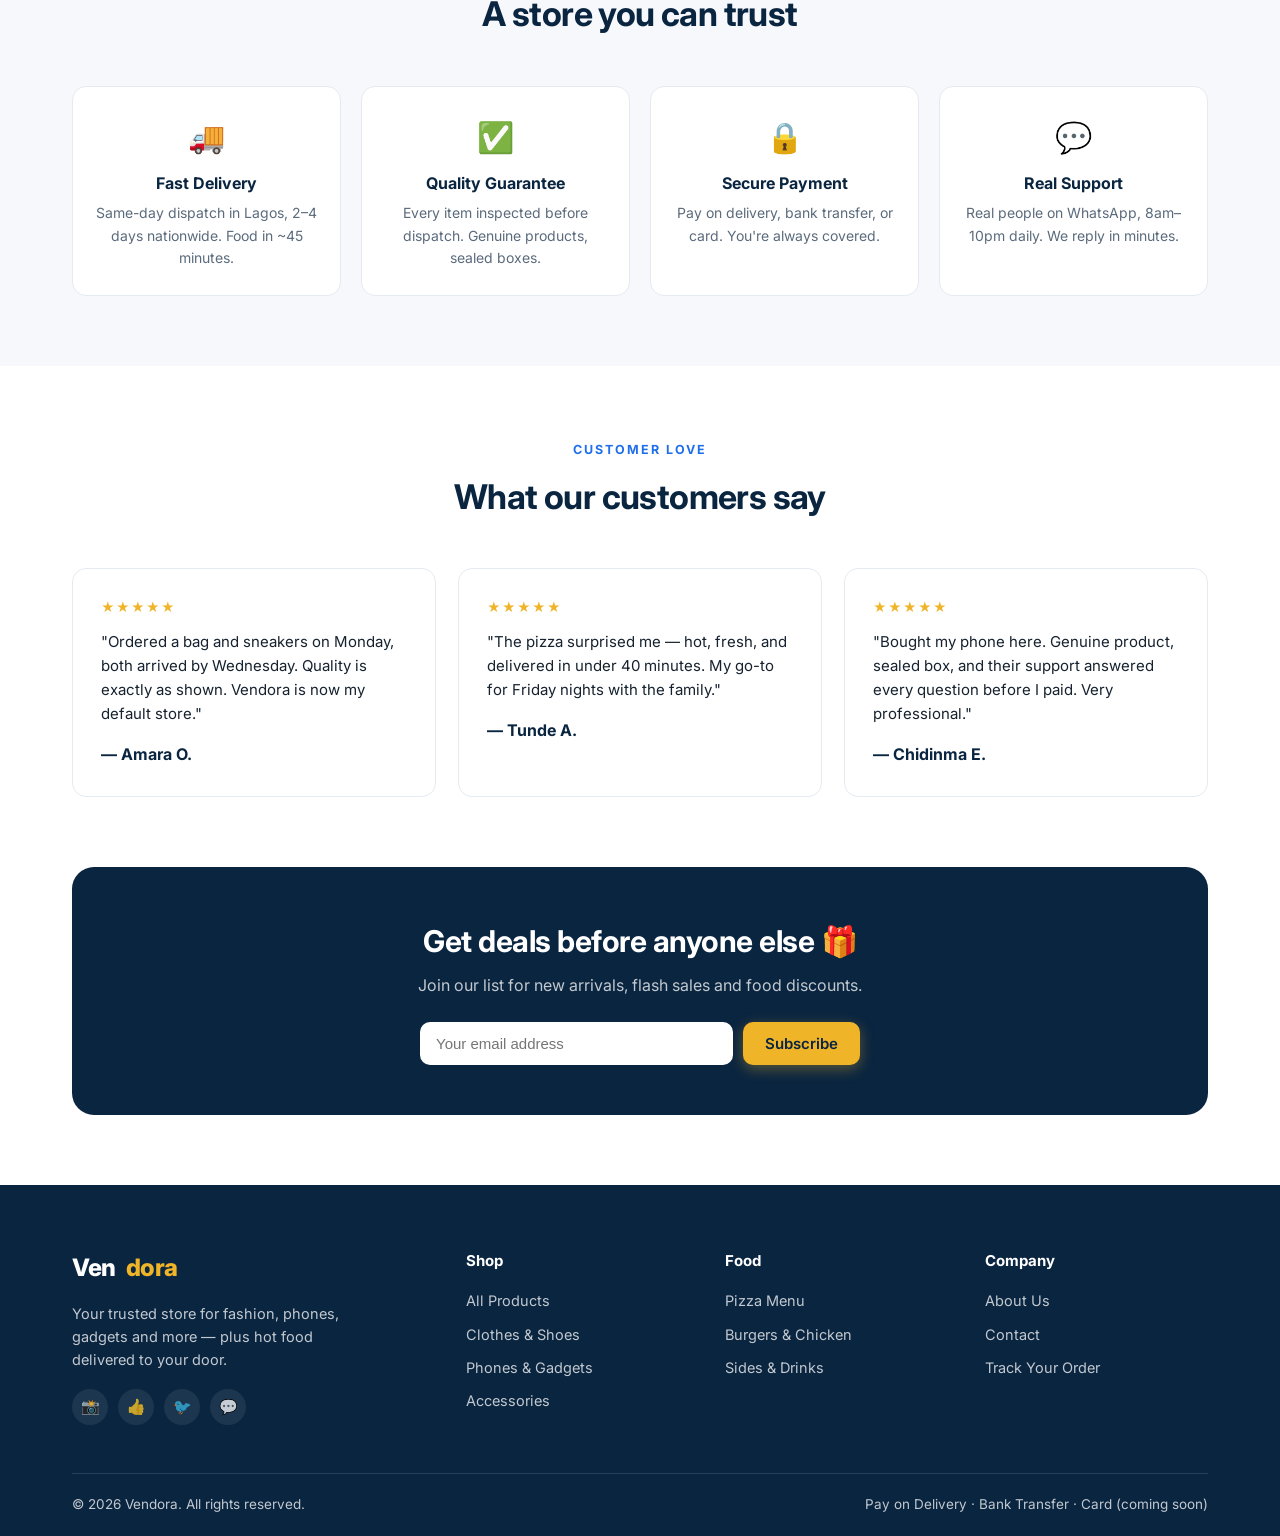
==== commit 055647af: "Bundle all images locally — no external image dependencies Self-contained site: all product, food an" ====
--- a/index.html
+++ b/index.html
@@ -63,7 +63,7 @@
       </div>
     </div>
     <div class="hero-art">
-      <img src="https://images.unsplash.com/photo-1483985988355-763728e1935b?w=700&q=80" alt="Shopping at Vendora">
+      <img src="assets/img/hero-shopping.jpg" alt="Shopping at Vendora">
       <div class="hero-badge"><span class="dot"></span> Store open · Delivering now</div>
     </div>
   </div>
@@ -112,7 +112,7 @@
         <p>Fresh, hand-stretched dough and premium toppings — baked to order and delivered in about 45 minutes. Burgers, wings, jollof, shakes and more.</p>
         <a class="btn btn-gold" href="food.html">See the Food Menu</a>
       </div>
-      <img src="https://images.unsplash.com/photo-1513104890138-7c749659a591?w=500&q=80" alt="Fresh pizza">
+      <img src="assets/img/banner-pizza.jpg" alt="Fresh pizza">
     </div>
   </div>
 </section>
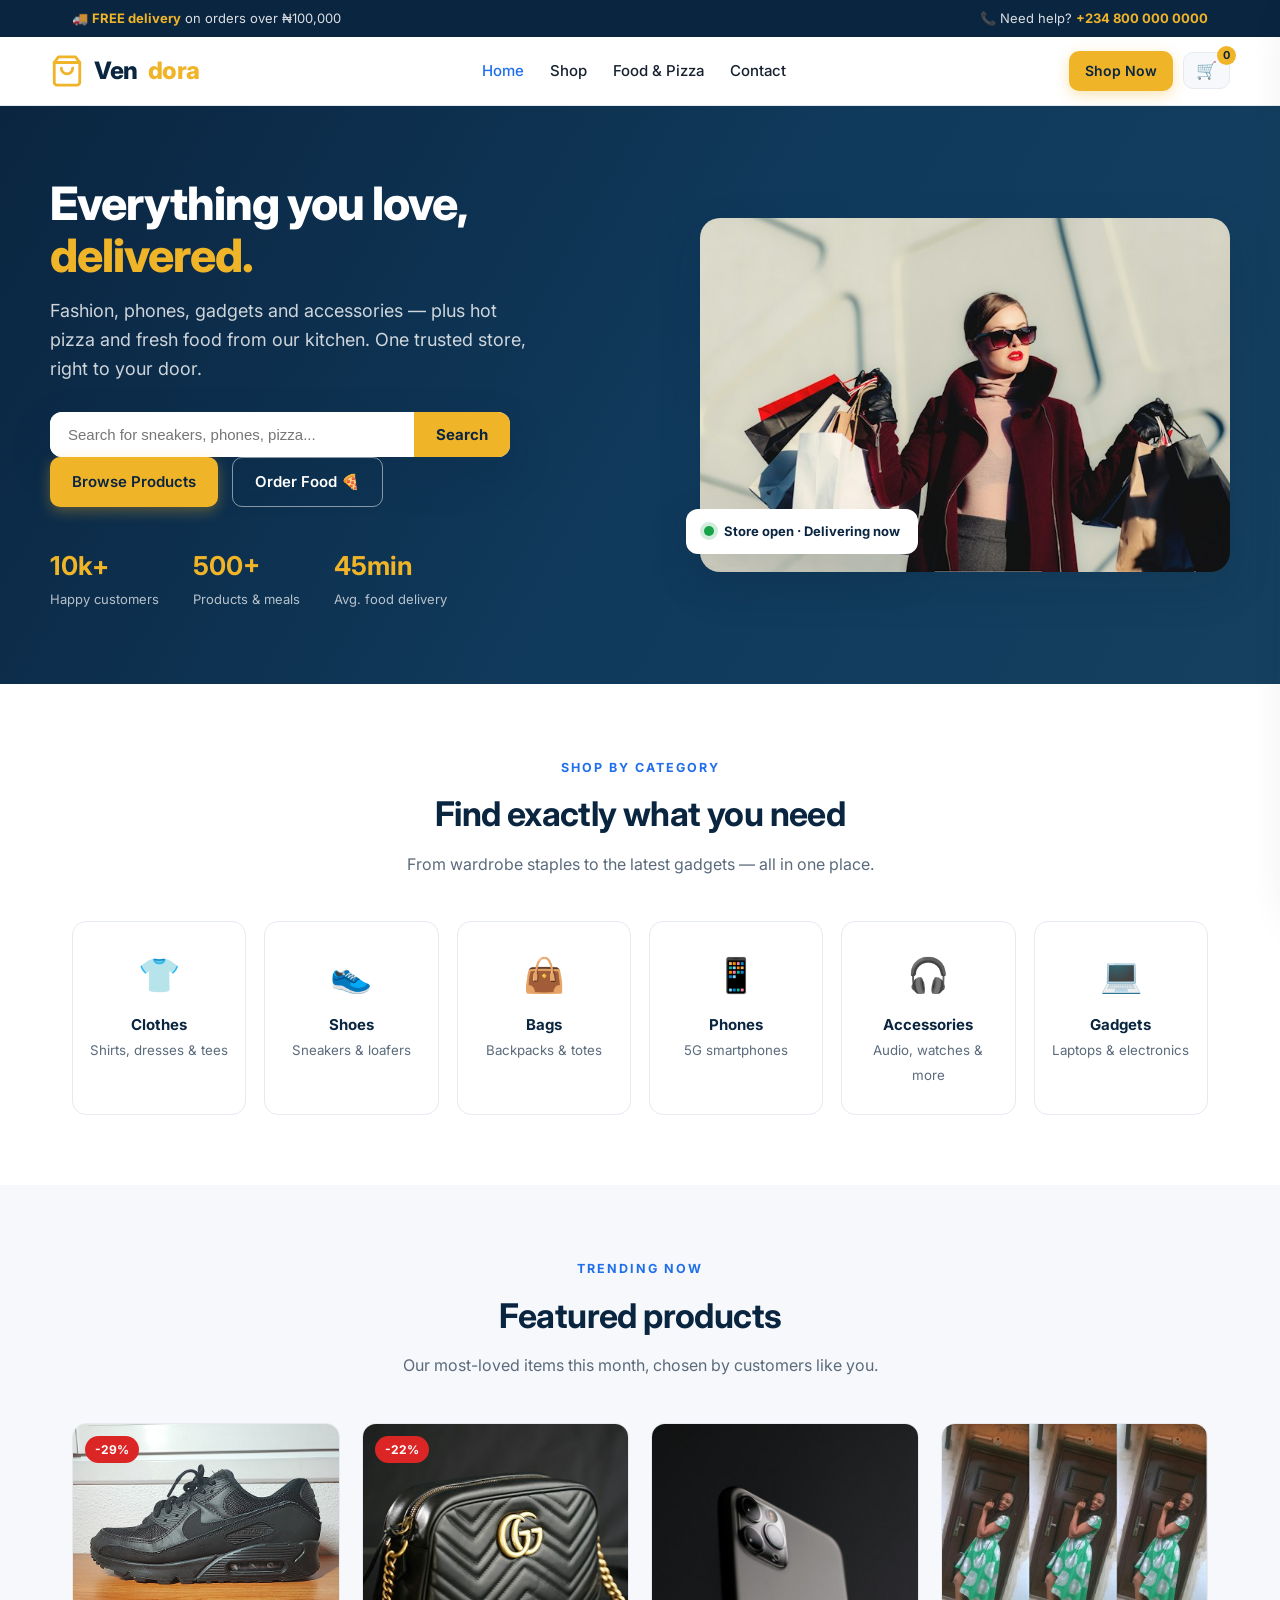
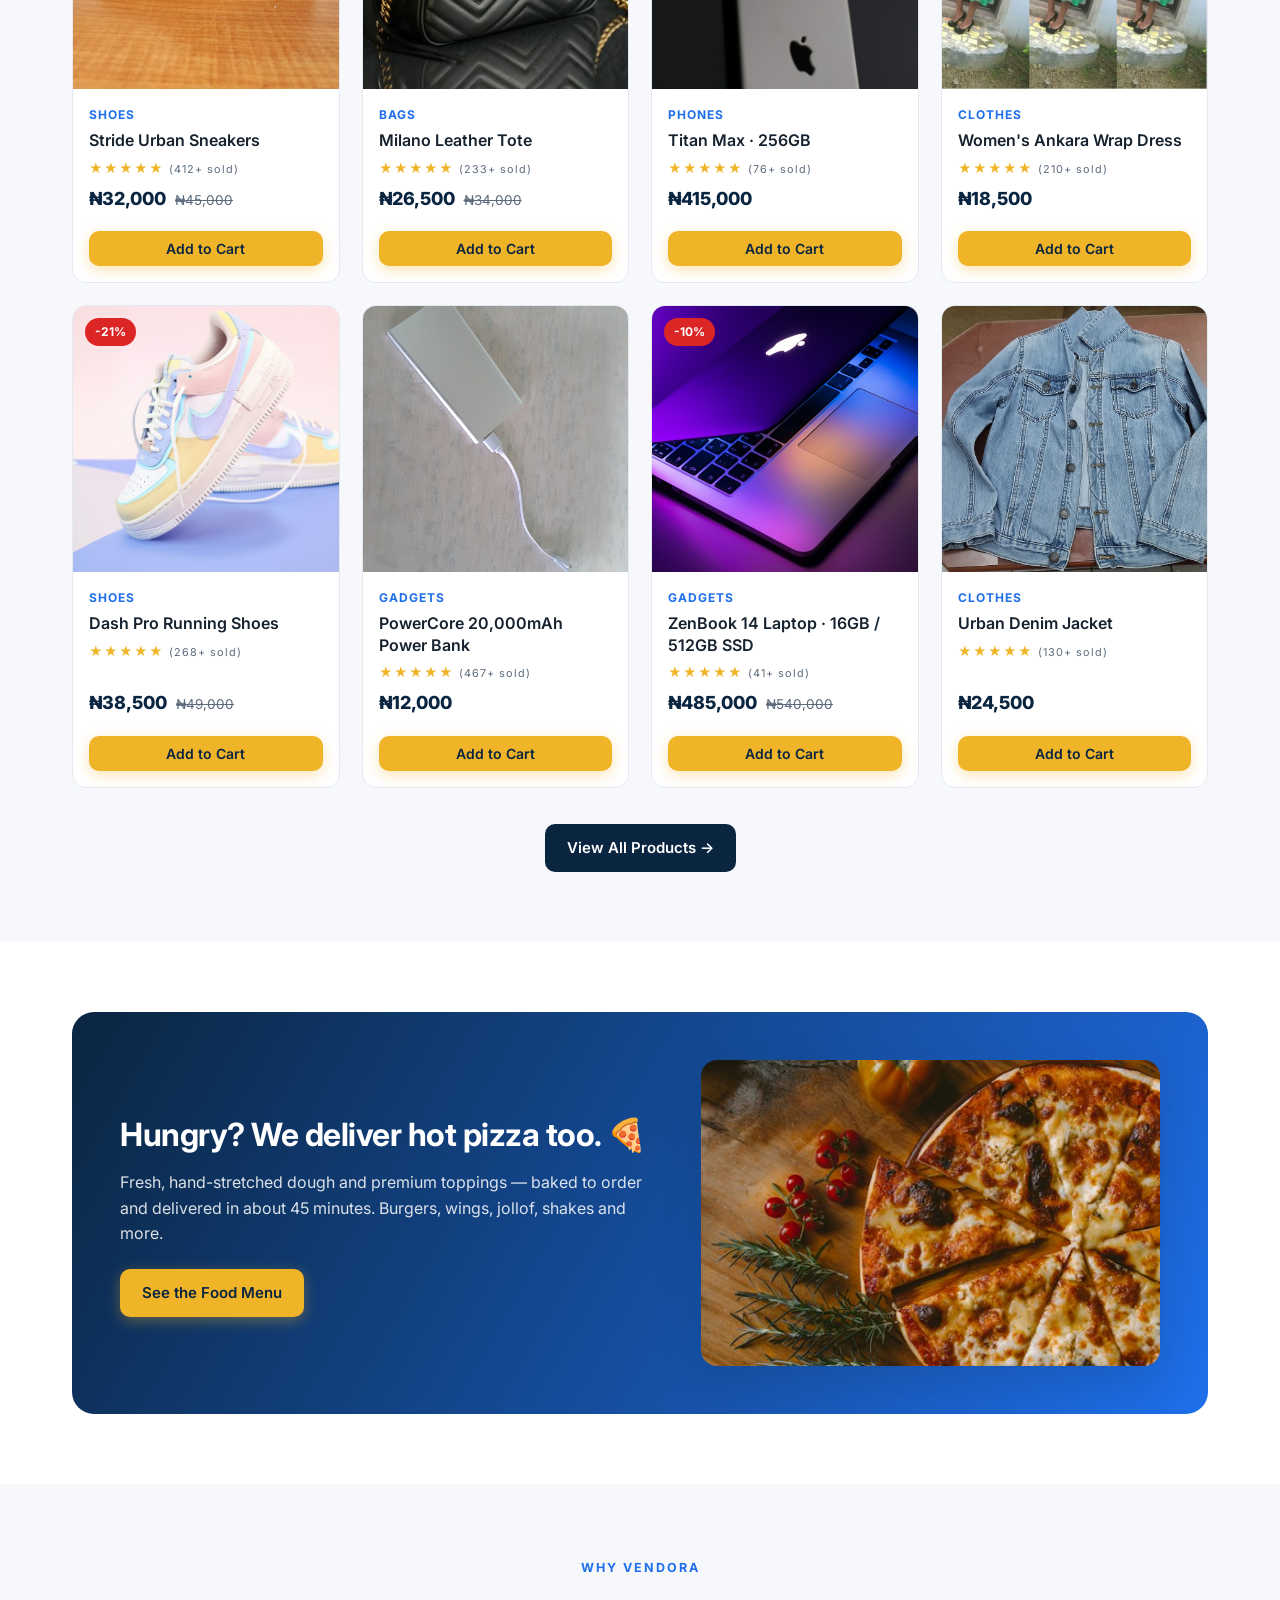
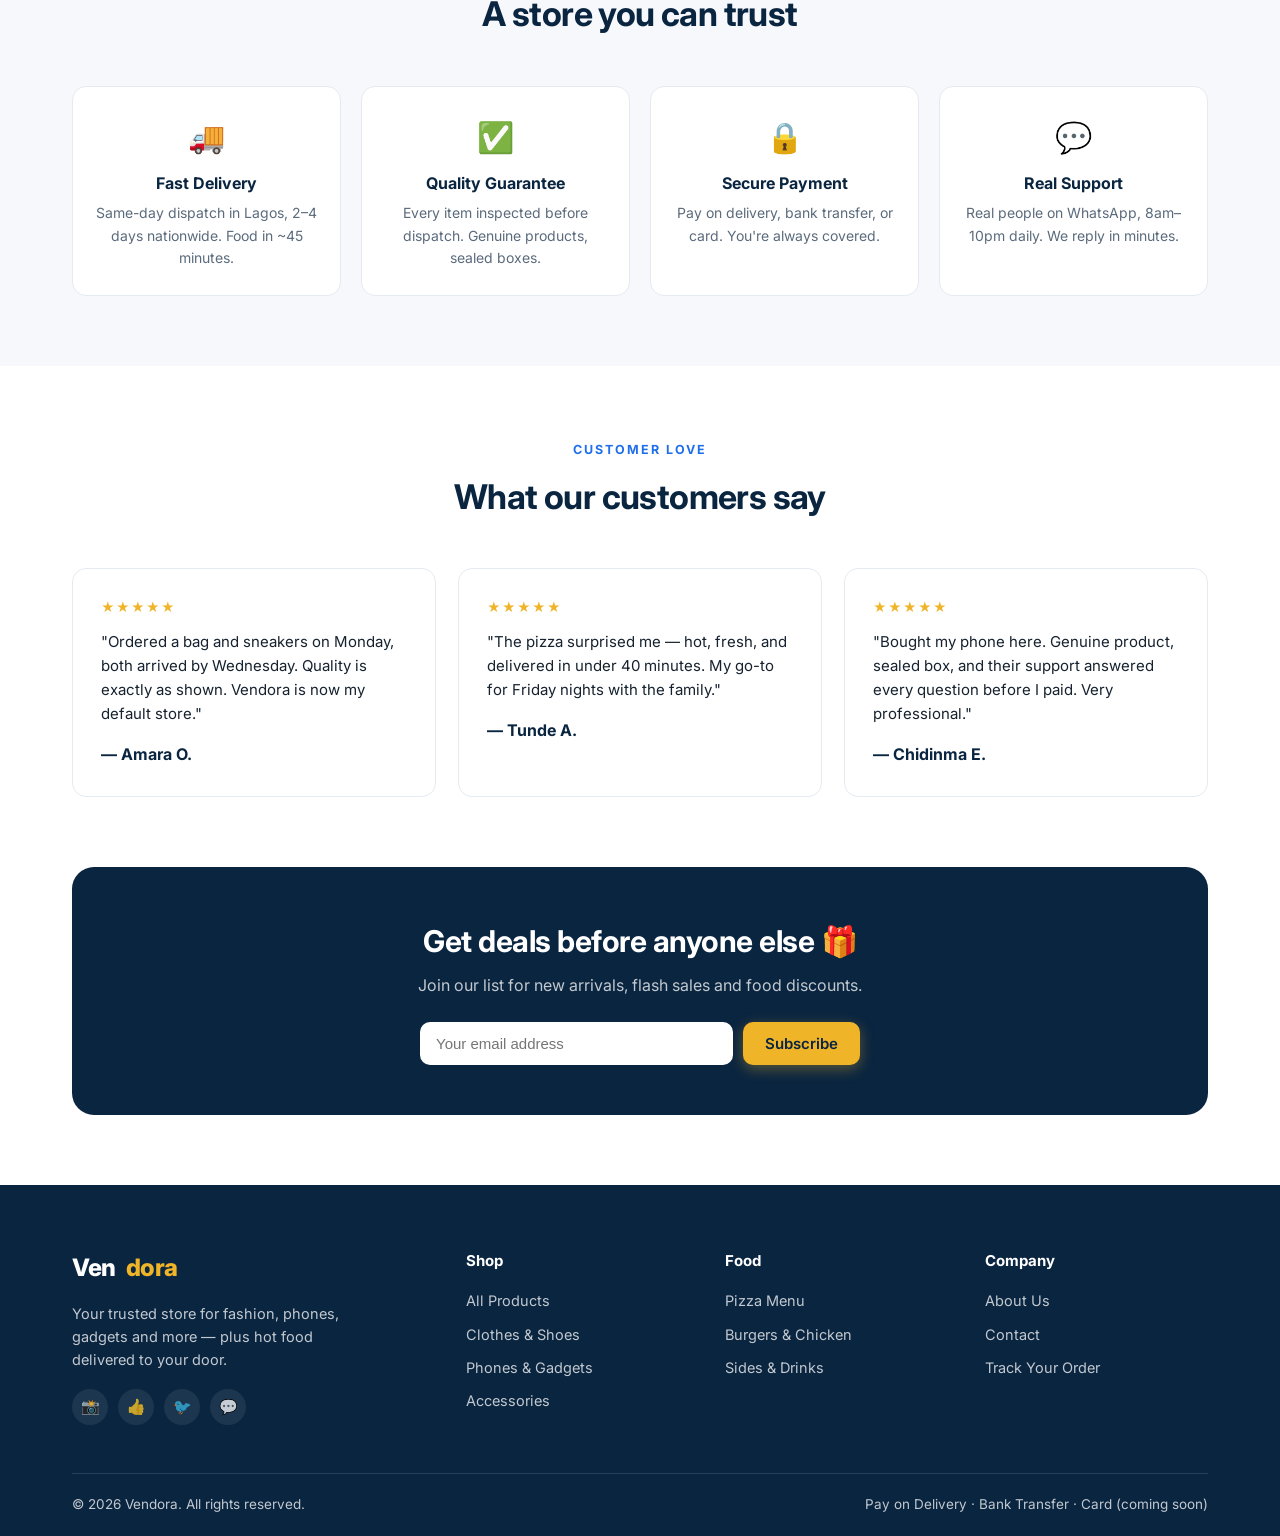
==== commit 1c5147d1: "Add version params to CSS/JS includes for cache-busting" ====
--- a/index.html
+++ b/index.html
@@ -9,7 +9,7 @@
   <link rel="preconnect" href="https://fonts.googleapis.com">
   <link rel="preconnect" href="https://fonts.gstatic.com" crossorigin>
   <link href="https://fonts.googleapis.com/css2?family=Inter:wght@400;500;600;700;800&display=swap" rel="stylesheet">
-  <link rel="stylesheet" href="css/style.css">
+  <link rel="stylesheet" href="css/style.css?v=1.0.0">
 </head>
 <body>
 
@@ -220,9 +220,9 @@
   </div>
 </aside>
 
-<script src="js/config.js"></script>
-<script src="js/data.js"></script>
-<script src="js/app.js"></script>
+<script src="js/config.js?v=1.0.0"></script>
+<script src="js/data.js?v=1.0.0"></script>
+<script src="js/app.js?v=1.0.0"></script>
 <script>
   document.getElementById("year").textContent = new Date().getFullYear();
   document.getElementById("topPhone").textContent = STORE.phoneDisplay;
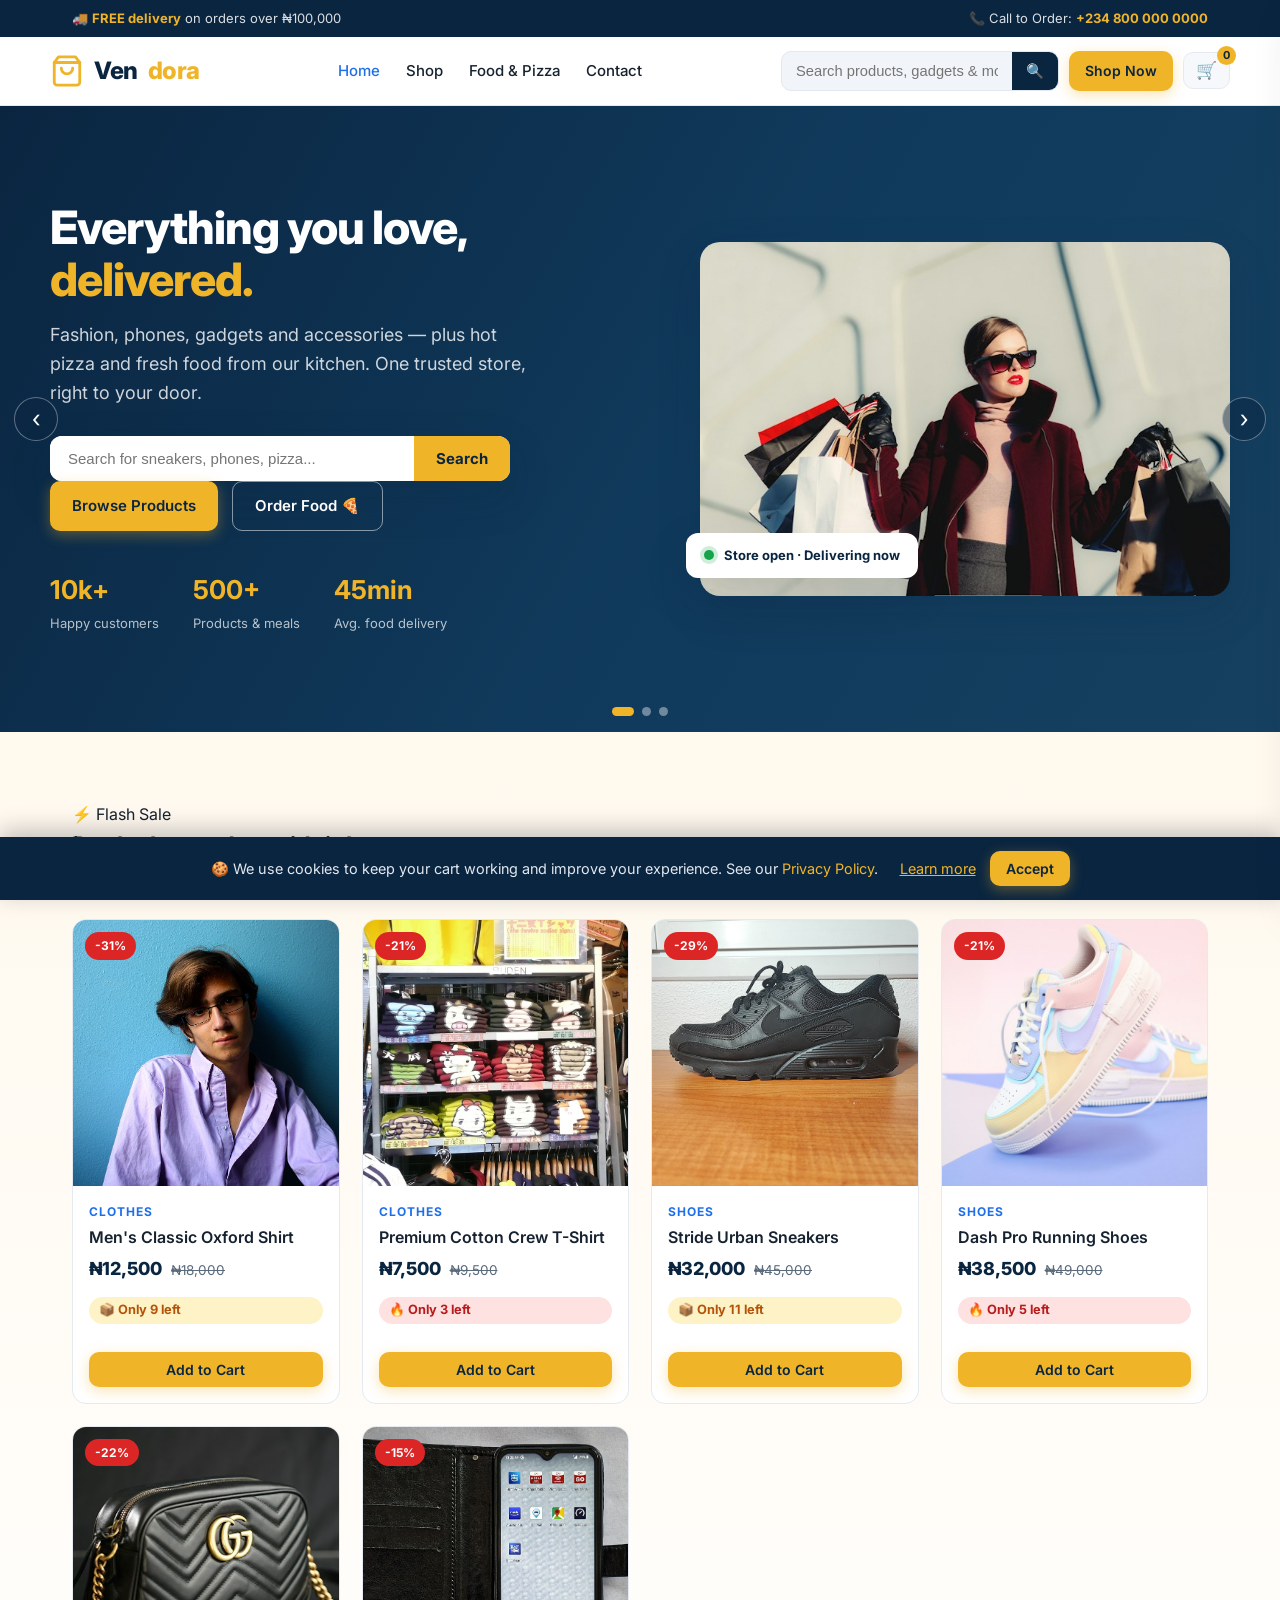
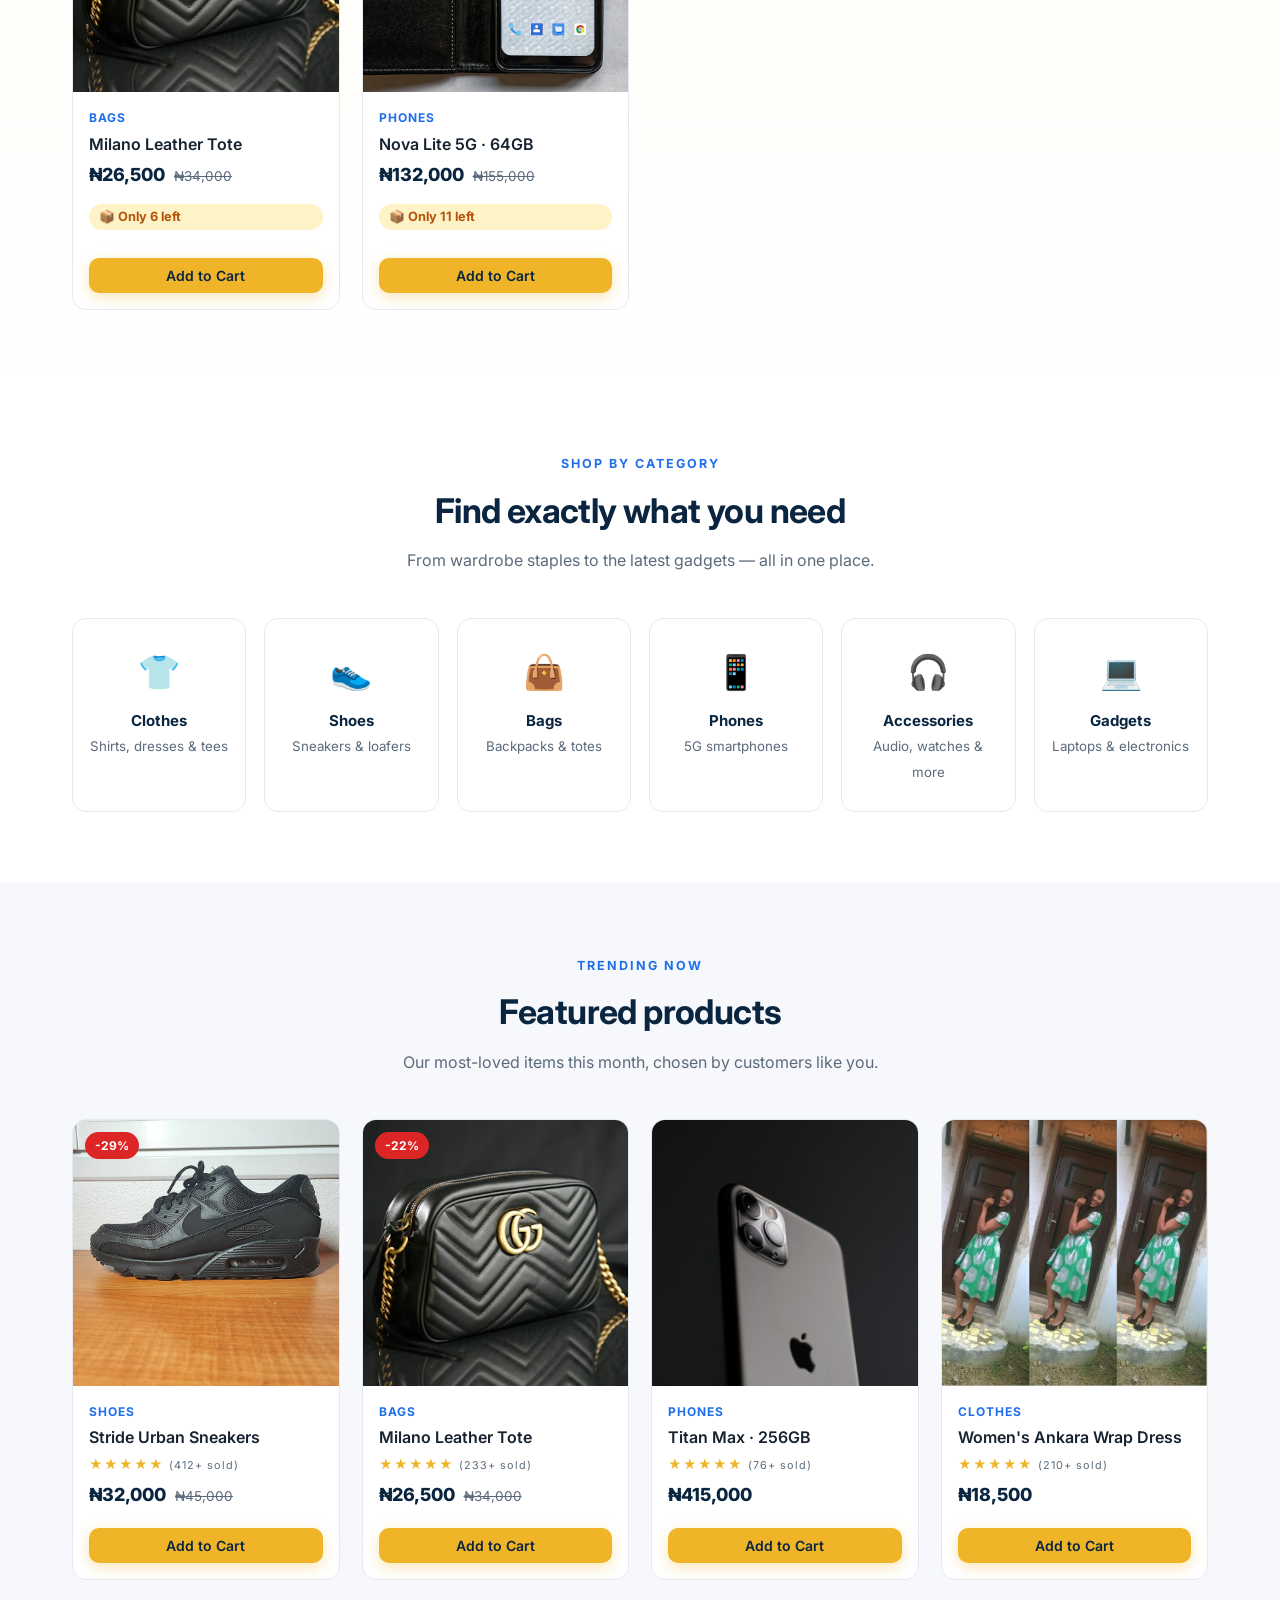
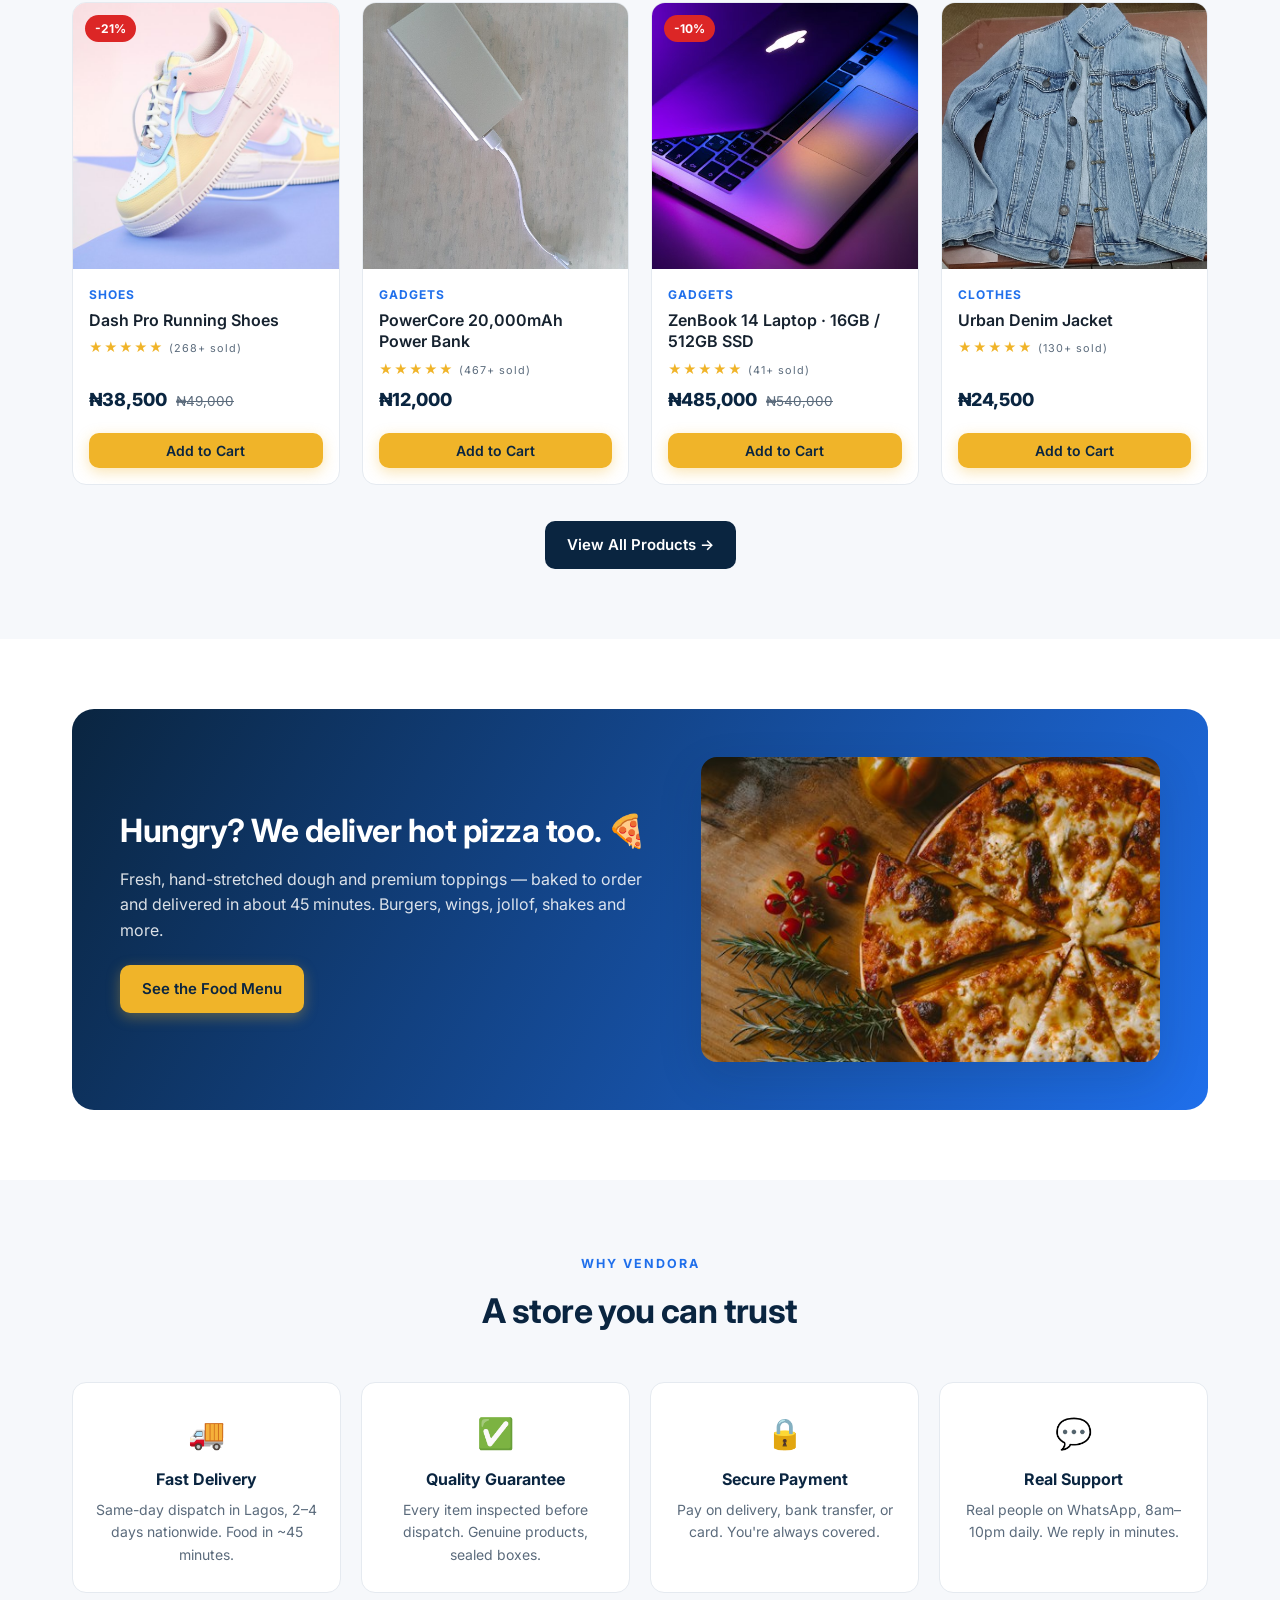
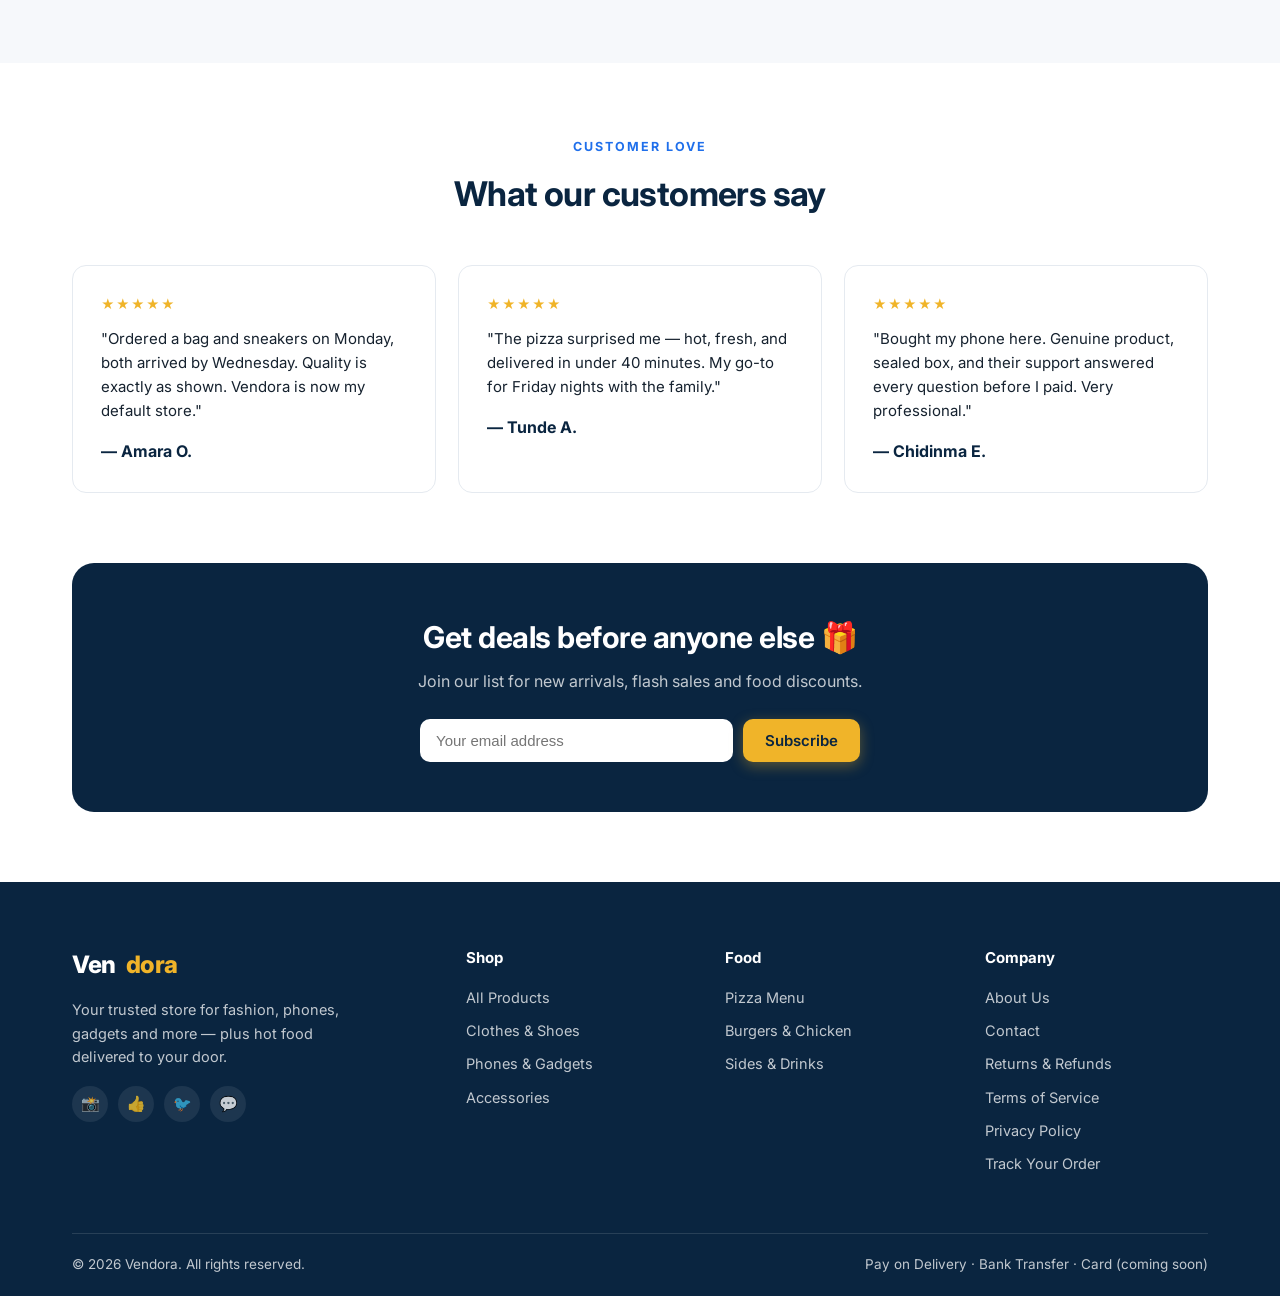
==== commit 2ccdbf79: "v1.1.0: Jumia-style features + policy pages - Nav search bar on every page (routes to shop with quer" ====
--- a/index.html
+++ b/index.html
@@ -9,7 +9,7 @@
   <link rel="preconnect" href="https://fonts.googleapis.com">
   <link rel="preconnect" href="https://fonts.gstatic.com" crossorigin>
   <link href="https://fonts.googleapis.com/css2?family=Inter:wght@400;500;600;700;800&display=swap" rel="stylesheet">
-  <link rel="stylesheet" href="css/style.css?v=1.0.0">
+  <link rel="stylesheet" href="css/style.css?v=1.1.0">
 </head>
 <body>
 
@@ -17,7 +17,7 @@
 <div class="topstrip">
   <div class="container">
     <span>🚚 <strong>FREE delivery</strong> on orders over ₦100,000</span>
-    <span>📞 Need help? <strong id="topPhone">+234 800 000 0000</strong></span>
+    <span>📞 Call to Order: <strong id="topPhone">+234 800 000 0000</strong></span>
   </div>
 </div>
 
@@ -35,6 +35,11 @@
       <a href="contact.html">Contact</a>
     </nav>
     <div class="nav-actions">
+      <form class="nav-search" onsubmit="navSearch(event)" role="search">
+        <input type="text" placeholder="Search products, gadgets & more..." aria-label="Search Vendora">
+        <button type="submit" aria-label="Search">🔍</button>
+      </form>
+
       <a class="btn btn-gold btn-sm" href="shop.html">Shop Now</a>
       <button class="icon-btn" onclick="openCart()" aria-label="Open cart">🛒<span class="cart-count">0</span></button>
       <button class="icon-btn menu-toggle" onclick="toggleMenu()" aria-label="Menu">☰</button>
@@ -43,7 +48,8 @@
 </header>
 
 <!-- Hero -->
-<section class="hero">
+<section class="hero hero-carousel" id="heroCarousel">
+  <div class="slide s-active" data-slide="0">
   <div class="container hero-inner">
     <div>
       <h1>Everything you love, <em>delivered.</em></h1>
@@ -67,9 +73,76 @@
       <div class="hero-badge"><span class="dot"></span> Store open · Delivering now</div>
     </div>
   </div>
+  </div>
+  <div class="slide slide-promo" data-slide="1">
+    <div class="container hero-inner">
+      <div>
+        <span class="kicker kicker-light">Vendora Kitchen</span>
+        <h1>Hot pizza. <em>45 minutes.</em></h1>
+        <p class="lead">Fresh from our kitchen — hand-stretched dough, premium toppings, burgers, wings, jollof and shakes. Baked to order and delivered hot.</p>
+        <div class="hero-cta">
+          <a class="btn btn-gold" href="food.html">See the Food Menu 🍕</a>
+          <a class="btn btn-outline" href="shop.html" style="background:transparent;color:#fff;border-color:rgba(255,255,255,.5)">Shop Products</a>
+        </div>
+        <div class="stat-strip">
+          <div class="stat"><b>~45min</b><span>Food delivery</span></div>
+          <div class="stat"><b>8am–10pm</b><span>Kitchen open daily</span></div>
+          <div class="stat"><b>12</b><span>Menu items</span></div>
+        </div>
+      </div>
+      <div class="hero-art">
+        <img src="assets/img/hero-food.jpg" alt="Pizza fresh from Vendora Kitchen">
+        <div class="hero-badge"><span class="dot"></span> Kitchen open · Cooking now</div>
+      </div>
+    </div>
+  </div>
+
+  <div class="slide slide-promo" data-slide="2">
+    <div class="container hero-inner">
+      <div>
+        <span class="kicker kicker-light">Phones & Gadgets</span>
+        <h1>Gadget season <em>is here.</em></h1>
+        <p class="lead">5G smartphones, wireless audio, power banks and laptops — genuine products, sealed boxes, warranty included.</p>
+        <div class="hero-cta">
+          <a class="btn btn-gold" href="shop.html">Shop Gadgets</a>
+          <a class="btn btn-outline" href="contact.html" style="background:transparent;color:#fff;border-color:rgba(255,255,255,.5)">Talk to Us</a>
+        </div>
+        <div class="stat-strip">
+          <div class="stat"><b>Sealed</b><span>Genuine products</span></div>
+          <div class="stat"><b>Warranty</b><span>On electronics</span></div>
+          <div class="stat"><b>Fast</b><span>Same-day Lagos</span></div>
+        </div>
+      </div>
+      <div class="hero-art">
+        <img src="assets/img/p3.jpg" alt="Smartphones and gadgets at Vendora">
+        <div class="hero-badge"><span class="dot"></span> Free delivery over ₦100,000</div>
+      </div>
+    </div>
+  </div>
+  <button class="car-btn prev" onclick="moveSlide(-1)" aria-label="Previous slide">‹</button>
+  <button class="car-btn next" onclick="moveSlide(1)" aria-label="Next slide">›</button>
+  <div class="car-dots" id="carDots"></div>
 </section>
 
 <!-- Categories -->
+<!-- Flash Sale -->
+<section class="section flash-sec">
+  <div class="container">
+    <div class="flash-head">
+      <div>
+        <span class="kicker">⚡ Flash Sale</span>
+        <h2>Deals that end at midnight</h2>
+        <p>Limited stock at today's prices — gone when the timer hits zero.</p>
+      </div>
+      <div class="flash-right">
+        <div class="countdown" id="flashCountdown" aria-label="Time left in flash sale"></div>
+        <a class="btn btn-outline-dark btn-sm" href="shop.html">See All Deals →</a>
+      </div>
+    </div>
+    <div class="grid" id="flashGrid"></div>
+  </div>
+</section>
+
 <section class="section">
   <div class="container">
     <div class="section-head">
@@ -194,6 +267,9 @@
         <ul>
           <li><a href="contact.html">About Us</a></li>
           <li><a href="contact.html">Contact</a></li>
+          <li><a href="returns.html">Returns & Refunds</a></li>
+          <li><a href="terms.html">Terms of Service</a></li>
+          <li><a href="privacy.html">Privacy Policy</a></li>
           <li><a href="checkout.html">Track Your Order</a></li>
         </ul>
       </div>
@@ -220,9 +296,18 @@
   </div>
 </aside>
 
-<script src="js/config.js?v=1.0.0"></script>
-<script src="js/data.js?v=1.0.0"></script>
-<script src="js/app.js?v=1.0.0"></script>
+
+<!-- Cookie notice -->
+<div class="cookie-banner" id="cookieBanner" hidden>
+  <p>🍪 We use cookies to keep your cart working and improve your experience. See our <a href="privacy.html">Privacy Policy</a>.</p>
+  <div class="cookie-actions">
+    <a class="cookie-learn" href="privacy.html">Learn more</a>
+    <button class="btn btn-gold btn-sm" onclick="acceptCookies()">Accept</button>
+  </div>
+</div>
+<script src="js/config.js?v=1.1.0"></script></script>
+<script src="js/data.js?v=1.1.0"></script>
+<script src="js/app.js?v=1.1.0"></script>
 <script>
   document.getElementById("year").textContent = new Date().getFullYear();
   document.getElementById("topPhone").textContent = STORE.phoneDisplay;
--- a/css/style.css
+++ b/css/style.css
@@ -348,3 +348,77 @@
   .footer-grid { grid-template-columns: 1fr; }
   .section { padding: 50px 0; }
 }
+
+/* ============================================================
+   v1.1.0 — Nav search, hero carousel, flash sale, cookie banner
+   ============================================================ */
+
+/* Nav search */
+.nav-search { display:flex; align-items:center; background:#F1F5F9; border:1px solid #E2E8F0; border-radius:10px; overflow:hidden; }
+.nav-search input { border:0; background:transparent; padding:10px 14px; width:230px; font-size:.92rem; outline:none; color:#0A2540; }
+.nav-search button { border:0; background:#0A2540; color:#fff; padding:10px 14px; cursor:pointer; font-size:.9rem; }
+.nav-search button:hover { background:#0B3A66; }
+
+/* Hero carousel */
+.hero { position:relative; }
+.hero-carousel { padding-top:24px; padding-bottom:24px; }
+.hero .slide { display:none; }
+.hero .slide.s-active { display:block; animation:fadeSlide .5s ease; }
+@keyframes fadeSlide { from { opacity:.25; transform:translateY(6px);} to { opacity:1; transform:none;} }
+.car-btn { position:absolute; top:50%; transform:translateY(-50%); width:44px; height:44px; border-radius:50%; border:1px solid rgba(255,255,255,.35); background:rgba(10,37,64,.45); color:#fff; font-size:1.5rem; line-height:1; cursor:pointer; z-index:3; transition:background .2s; }
+.car-btn:hover { background:rgba(10,37,64,.75); }
+.car-btn.prev { left:14px; } .car-btn.next { right:14px; }
+.car-dots { position:absolute; bottom:16px; left:50%; transform:translateX(-50%); display:flex; gap:8px; z-index:3; }
+.car-dots .dot { width:9px; height:9px; border-radius:50%; border:0; background:rgba(255,255,255,.4); cursor:pointer; padding:0; }
+.car-dots .dot.on { background:#F0B429; width:22px; border-radius:6px; }
+.kicker-light { color:#F0B429; }
+.slide-promo { background:linear-gradient(115deg,#0A2540 0%, #103B66 100%); border-radius:18px; margin:12px 0; }
+
+/* Flash sale */
+.flash-sec { background:linear-gradient(180deg,#FFF9EE 0%, #FFFFFF 100%); }
+.flash-head { display:flex; justify-content:space-between; align-items:flex-end; gap:24px; margin-bottom:28px; flex-wrap:wrap; }
+.flash-right { display:flex; align-items:center; gap:18px; flex-wrap:wrap; }
+.countdown { display:flex; align-items:center; gap:4px; font-weight:800; color:#0A2540; }
+.countdown .cd { background:#0A2540; color:#fff; font-variant-numeric:tabular-nums; padding:8px 10px; border-radius:8px; font-size:1.05rem; letter-spacing:1px; }
+.countdown small { font-weight:600; color:#64748B; margin-left:8px; }
+.stock { display:inline-block; margin:8px 0 10px; font-size:.8rem; font-weight:700; color:#B45309; background:#FEF3C7; padding:3px 10px; border-radius:999px; }
+.stock.low { color:#B91C1C; background:#FEE2E2; }
+.btn-outline-dark { border:1.5px solid #0A2540; color:#0A2540; background:transparent; }
+.btn-outline-dark:hover { background:#0A2540; color:#fff; }
+
+/* Cookie banner */
+.cookie-banner { position:fixed; bottom:0; left:0; right:0; z-index:90; background:#0A2540; color:#E2E8F0; padding:14px 20px; display:flex; align-items:center; justify-content:center; gap:22px; flex-wrap:wrap; box-shadow:0 -6px 24px rgba(2,6,23,.25); font-size:.9rem; }
+.cookie-banner p { margin:0; }
+.cookie-banner a { color:#F0B429; }
+.cookie-actions { display:flex; align-items:center; gap:14px; }
+.cookie-learn { color:#94A3B8; text-decoration:underline; }
+
+/* Responsive */
+@media (max-width: 860px) {
+  .nav-search { order:5; width:100%; margin-top:10px; }
+  .nav-search input { flex:1; width:auto; }
+  .nav-actions { flex-wrap:wrap; }
+  .car-btn { display:none; }
+  .flash-head { align-items:flex-start; }
+}
+@media (max-width: 560px) {
+  .countdown .cd { font-size:.9rem; padding:6px 8px; }
+}
+
+/* ============================================================
+   v1.1.0 — Policy pages
+   ============================================================ */
+.policy-hero { background:linear-gradient(115deg,#0A2540 0%,#103B66 100%); color:#fff; padding:56px 0 48px; }
+.policy-hero h1 { font-size:clamp(1.7rem,4vw,2.6rem); margin:8px 0 6px; }
+.policy-hero p { color:#94A3B8; font-size:.95rem; margin:0; }
+.policy { max-width:820px; padding:40px 24px 72px; }
+.policy-card { background:#fff; border:1px solid #E2E8F0; border-radius:16px; padding:28px 30px; margin-bottom:22px; }
+.policy-card h2 { font-size:1.25rem; margin:0 0 14px; color:#0A2540; }
+.policy-card h3 { font-size:1.02rem; margin:18px 0 8px; color:#0A2540; }
+.policy-card p, .policy-card li { color:#475569; line-height:1.75; font-size:.97rem; }
+.policy-card ul, .policy-card ol { margin:0; padding-left:20px; }
+.policy-card li { margin-bottom:8px; }
+.policy-card a { color:#B8860B; font-weight:600; }
+@media (max-width:560px) { .policy-card { padding:22px 18px; } }
+.terms-note { font-size:.82rem; color:#64748B; margin-top:12px; line-height:1.6; }
+.terms-note a { color:#B8860B; }
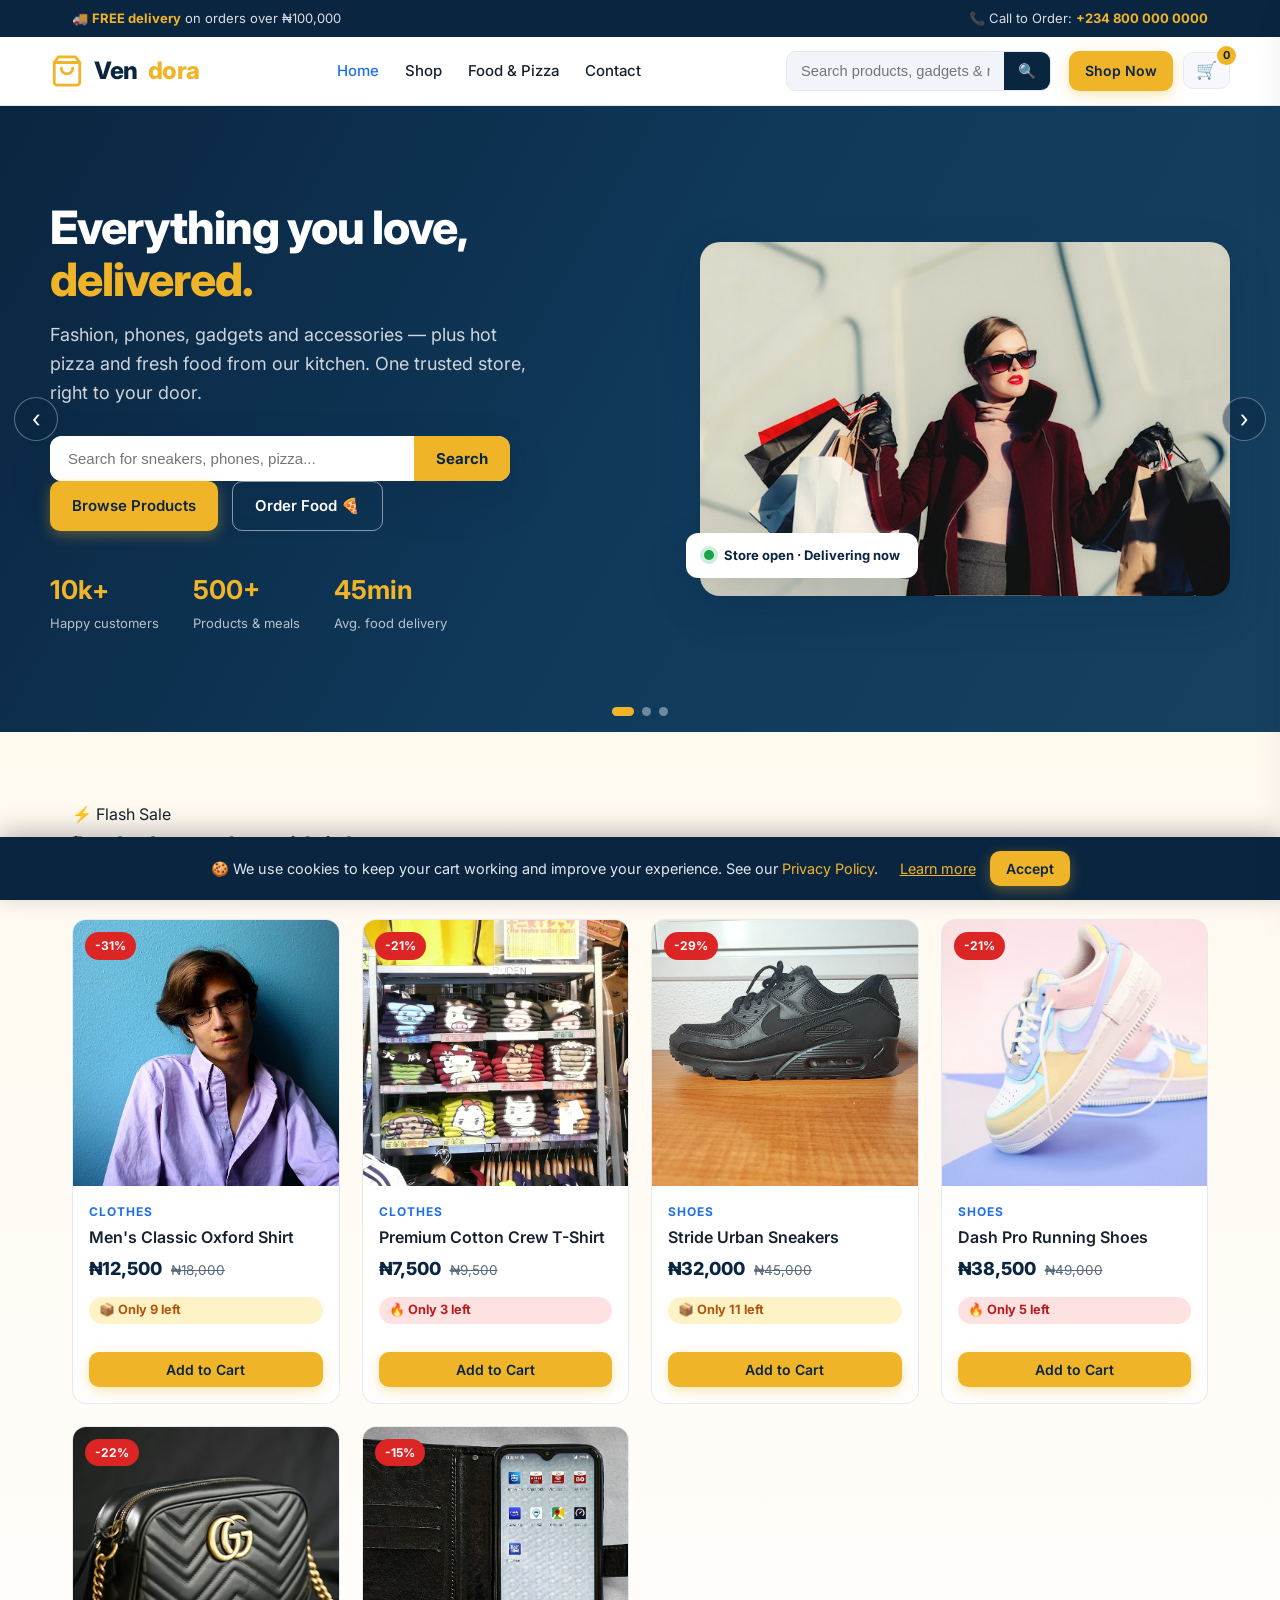
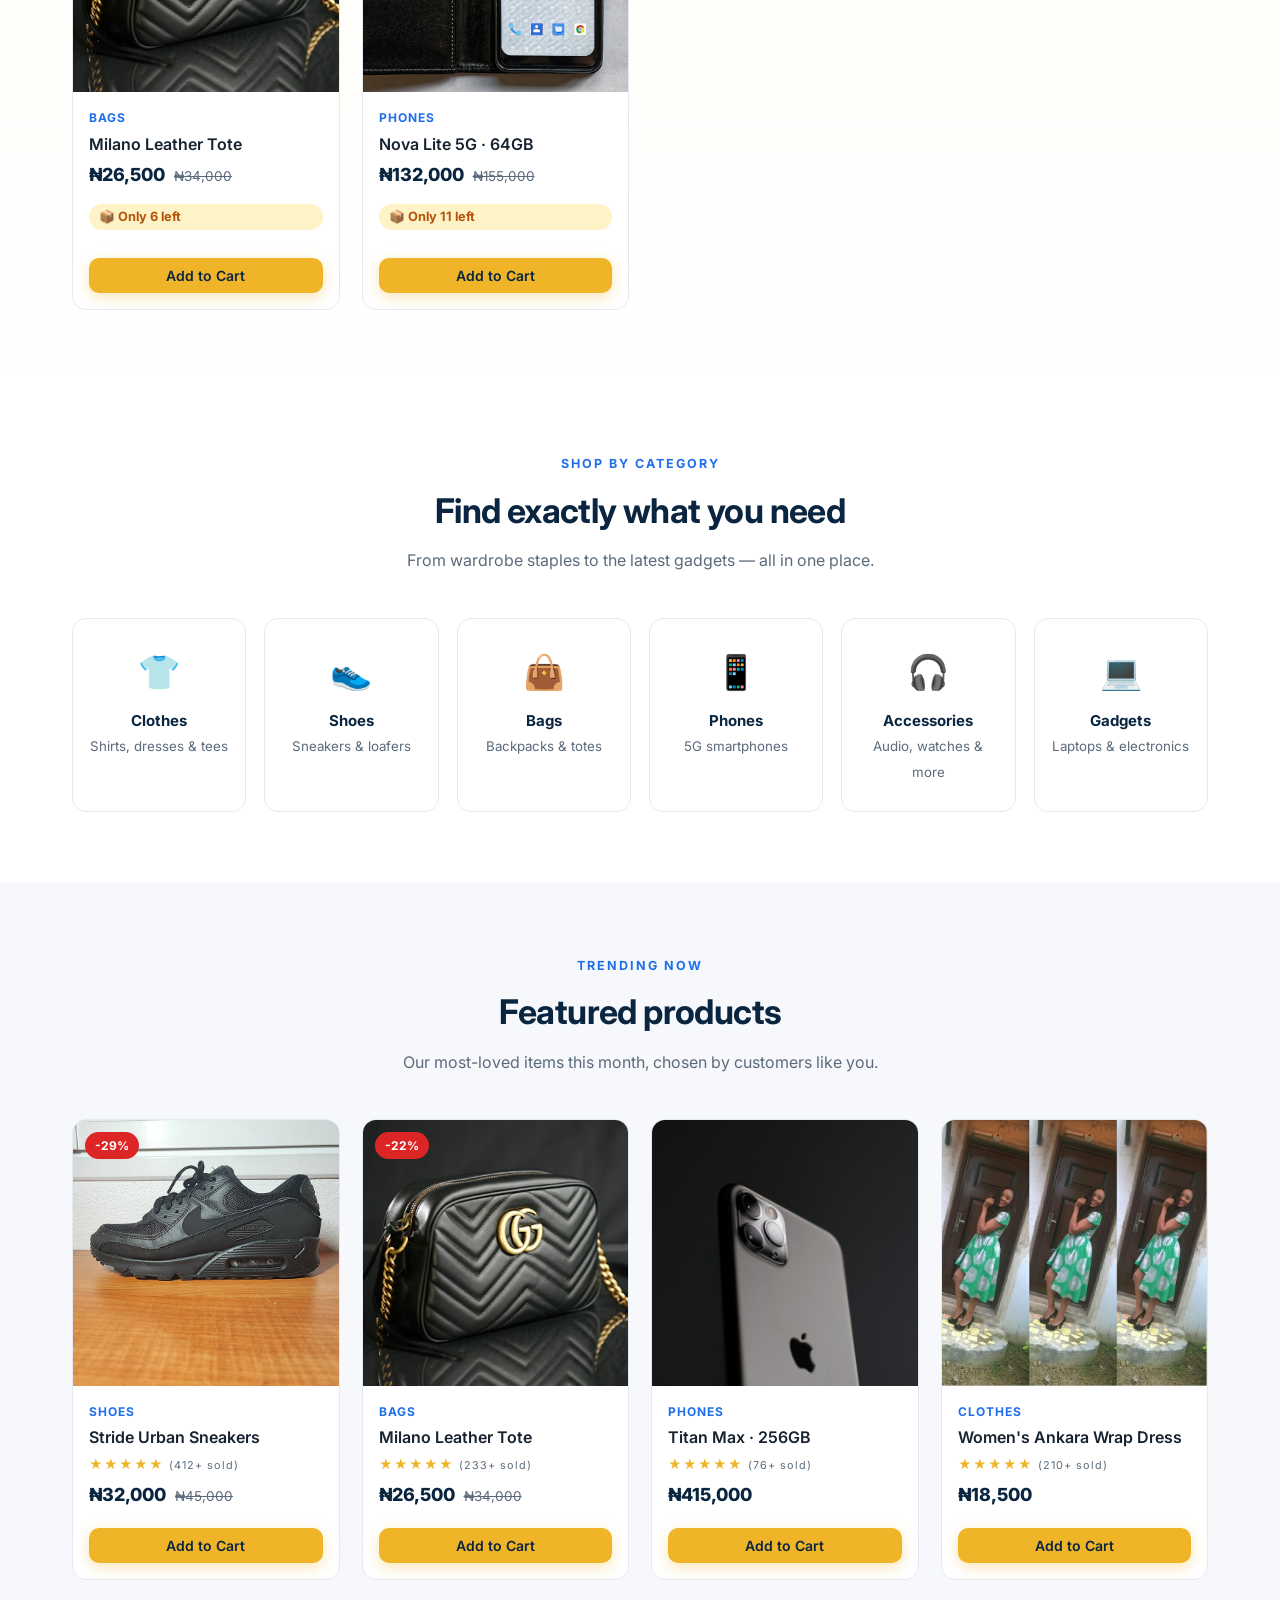
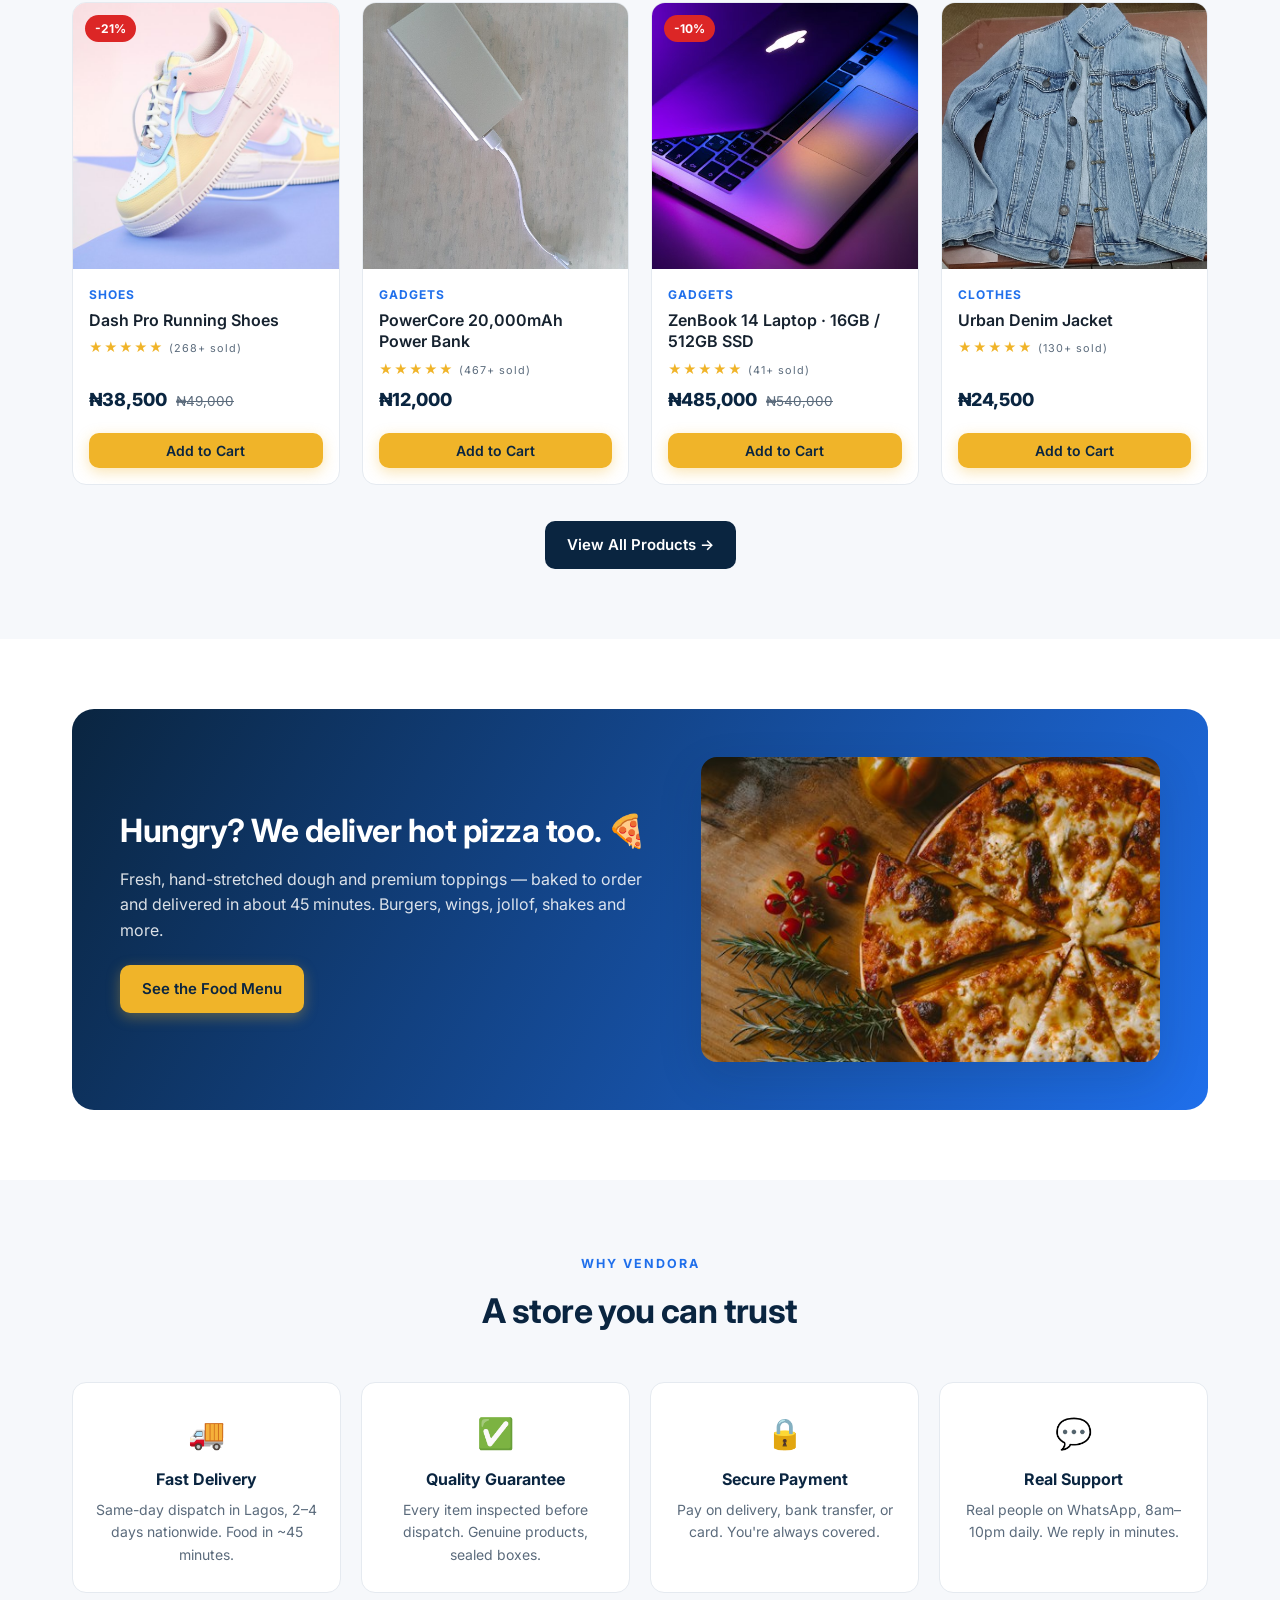
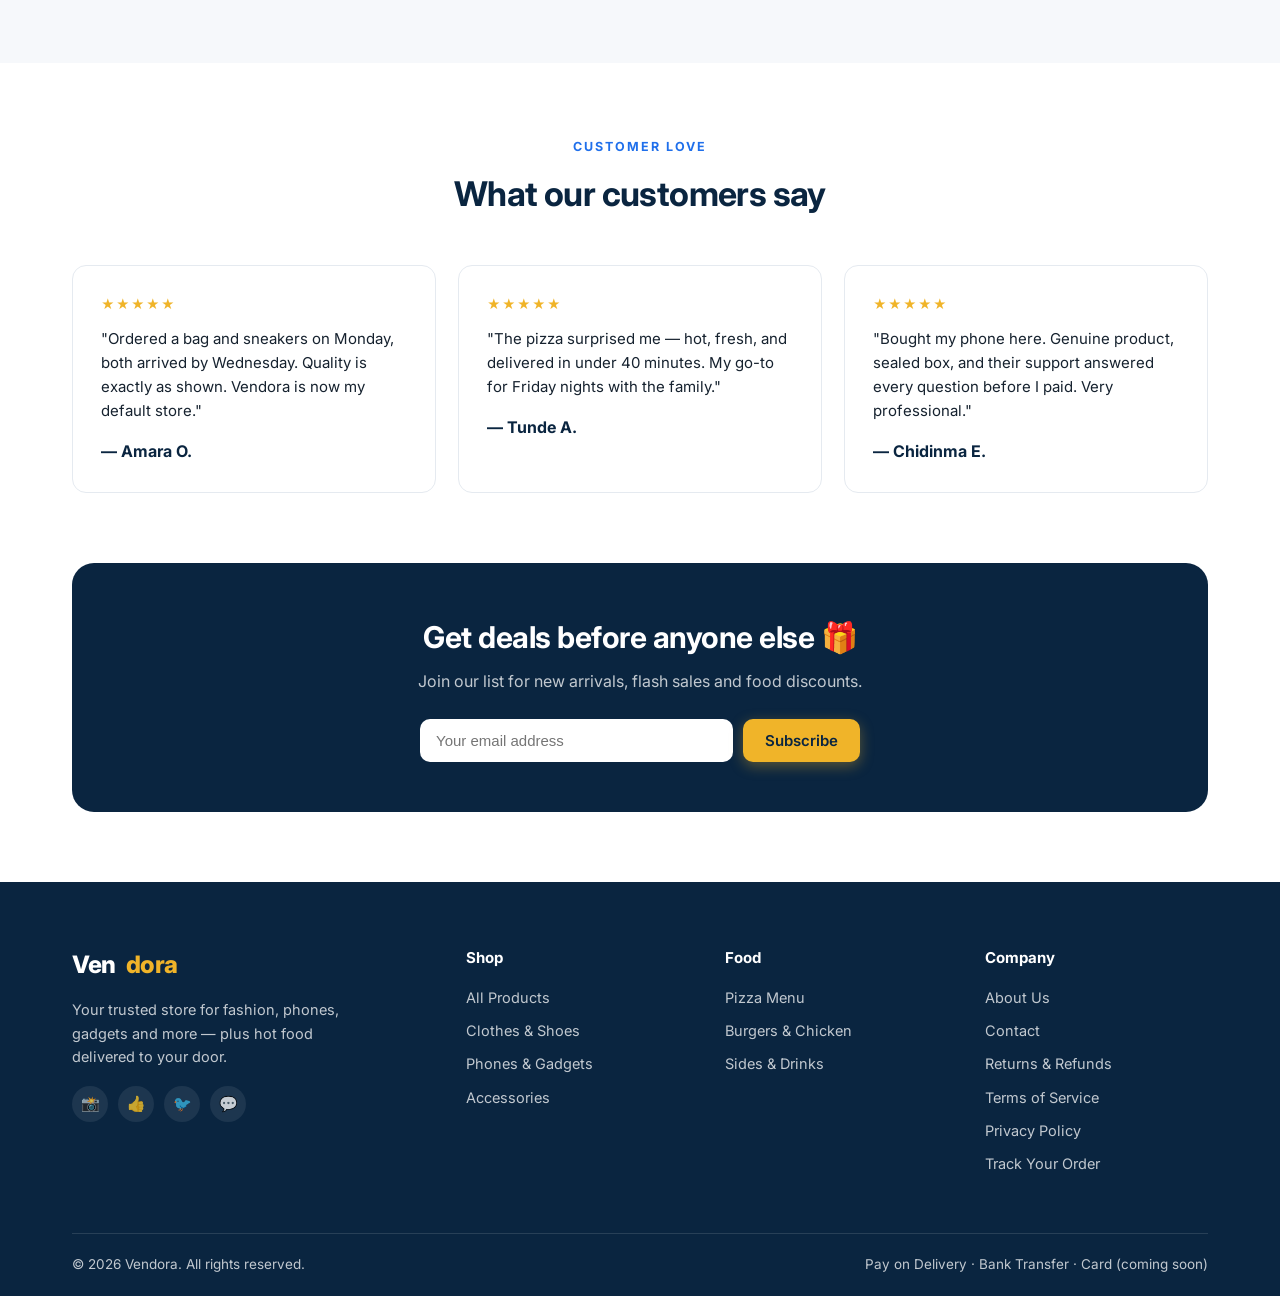
==== commit 92af38d5: "v1.2.0: full mobile experience - Mobile-first pass at 960/720/400px breakpoints - Header: search bar" ====
--- a/index.html
+++ b/index.html
@@ -9,7 +9,7 @@
   <link rel="preconnect" href="https://fonts.googleapis.com">
   <link rel="preconnect" href="https://fonts.gstatic.com" crossorigin>
   <link href="https://fonts.googleapis.com/css2?family=Inter:wght@400;500;600;700;800&display=swap" rel="stylesheet">
-  <link rel="stylesheet" href="css/style.css?v=1.1.0">
+  <link rel="stylesheet" href="css/style.css?v=1.2.0">
 </head>
 <body>
 
@@ -305,9 +305,9 @@
     <button class="btn btn-gold btn-sm" onclick="acceptCookies()">Accept</button>
   </div>
 </div>
-<script src="js/config.js?v=1.1.0"></script></script>
-<script src="js/data.js?v=1.1.0"></script>
-<script src="js/app.js?v=1.1.0"></script>
+<script src="js/config.js?v=1.2.0"></script></script>
+<script src="js/data.js?v=1.2.0"></script>
+<script src="js/app.js?v=1.2.0"></script>
 <script>
   document.getElementById("year").textContent = new Date().getFullYear();
   document.getElementById("topPhone").textContent = STORE.phoneDisplay;
--- a/css/style.css
+++ b/css/style.css
@@ -422,3 +422,123 @@
 @media (max-width:560px) { .policy-card { padding:22px 18px; } }
 .terms-note { font-size:.82rem; color:#64748B; margin-top:12px; line-height:1.6; }
 .terms-note a { color:#B8860B; }
+
+/* ============================================================
+   v1.2.0 — Full mobile experience
+   ============================================================ */
+
+/* Global touch polish */
+body { -webkit-tap-highlight-color: transparent; }
+button, a, input, select { -webkit-tap-highlight-color: transparent; }
+
+/* ---------- Tablet & small desktop ---------- */
+@media (max-width: 960px) {
+  /* Show the hero art instead of hiding it */
+  .hero-art { display: block; }
+  .hero-inner { padding: 44px 0; gap: 28px; }
+}
+
+/* ---------- Mobile (≤720px) ---------- */
+@media (max-width: 720px) {
+  /* Top strip */
+  .topstrip { font-size: 12px; padding: 7px 0; }
+  .topstrip .container { justify-content: center; text-align: center; gap: 6px; }
+
+  /* Header */
+  .nav { padding: 10px 0; gap: 10px; }
+  .brand { font-size: 21px; }
+  .nav-actions .btn { display: none; }         /* hide Shop Now, keep cart + hamburger */
+  .nav-search { order: 5; flex-basis: 100%; margin-top: 10px; }
+  .nav-search input { flex: 1; width: auto; min-width: 0; font-size: 1rem; padding: 11px 14px; }
+  .nav-search button { padding: 11px 16px; }
+
+  /* Hero */
+  .hero-inner { grid-template-columns: 1fr; padding: 30px 0 36px; gap: 22px; text-align: left; }
+  .hero h1 { font-size: 30px; letter-spacing: -0.5px; }
+  .hero p.lead { font-size: 15px; margin-bottom: 20px; }
+  .hero-cta .btn { flex: 1; min-width: 150px; text-align: center; }
+  .hero .stat-strip { gap: 18px; margin-top: 26px; }
+  .hero .stat b { font-size: 19px; }
+  .hero .stat span { font-size: 11.5px; }
+  .hero-search { max-width: none; margin-top: 18px; }
+  .hero-art img { max-height: 190px; width: 100%; object-fit: cover; border-radius: 14px; }
+  .hero-badge { left: 10px; bottom: 10px; padding: 8px 12px; font-size: 11px; gap: 7px; }
+  .car-dots { bottom: 10px; }
+  .slide-promo { margin: 6px 0; }
+
+  /* Sections */
+  .section { padding: 42px 0; }
+  .section-head { margin-bottom: 26px; }
+  .section-head h2 { font-size: 25px; }
+  .container { padding: 0 16px; }
+
+  /* Category tiles: 3 across */
+  .cat-grid { grid-template-columns: repeat(3, 1fr); gap: 10px; }
+  .cat-tile { padding: 14px 6px; }
+  .cat-tile .emoji { font-size: 24px; }
+  .cat-tile b { font-size: 13px; margin-top: 6px; }
+  .cat-tile small { font-size: 10.5px; }
+
+  /* Product grid: 2 across, compact */
+  .grid { grid-template-columns: repeat(2, 1fr); gap: 12px; }
+  .card { border-radius: 12px; }
+  
+  .card-body { padding: 12px 12px 14px; }
+  .card-title { font-size: 13.5px; line-height: 1.35; }
+  .price { font-size: 15px; }
+  .price-old { font-size: 12px; }
+  .stars small { font-size: 11px; }
+  .badge { font-size: 11px; padding: 3px 8px; }
+  .btn-sm { font-size: 13px; padding: 9px 12px; }
+
+  /* Flash sale */
+  .flash-head { flex-direction: column; align-items: flex-start; gap: 14px; margin-bottom: 20px; }
+  .flash-head h2 { font-size: 22px; }
+  .flash-right { width: 100%; justify-content: space-between; }
+
+  /* Food menu: single column */
+  .food-grid { grid-template-columns: 1fr; gap: 14px; }
+
+  /* Filter chips: horizontal scroll */
+  .chips { justify-content: flex-start; overflow-x: auto; flex-wrap: nowrap; gap: 8px; margin-bottom: 24px; padding-bottom: 6px; -webkit-overflow-scrolling: touch; scrollbar-width: none; }
+  .chips::-webkit-scrollbar { display: none; }
+  .chip { white-space: nowrap; font-size: 13px; padding: 8px 14px; }
+  .toolbar { flex-wrap: wrap; gap: 10px; }
+  .search-box { flex: 1; min-width: 160px; }
+
+  /* Checkout & forms */
+  .checkout-grid { gap: 22px; }
+  .panel { padding: 18px 16px; }
+  .radio-opt { padding: 12px; }
+  
+
+  /* Cart drawer full-width-ish */
+  .drawer { width: 100vw; max-width: 100vw; right: -100vw; }
+  .drawer.show { right: 0; }
+
+  /* Cookie banner */
+  .cookie-banner { padding: 12px 14px; font-size: .82rem; gap: 10px; text-align: center; }
+  .cookie-actions { width: 100%; justify-content: center; }
+
+  /* Policy pages */
+  .policy-hero { padding: 38px 0 32px; }
+  .policy { padding: 24px 16px 90px; }
+
+  /* Footer */
+  .footer-grid { gap: 26px; }
+  .footer-bottom { justify-content: center; text-align: center; font-size: 12px; }
+}
+
+/* ---------- Small phones (≤400px) ---------- */
+@media (max-width: 400px) {
+  .hero h1 { font-size: 26px; }
+  .grid { gap: 10px; }
+  .cat-grid { gap: 8px; }
+  .countdown .cd { font-size: .8rem; padding: 5px 7px; }
+}
+
+/* ---------- Desktop polish (≥1080px): nav search full Jumia bar ---------- */
+@media (min-width: 1080px) {
+  .nav-search { flex: 1; max-width: 460px; margin: 0 8px; order: 0; }
+  .nav-search input { width: 100%; }
+}
